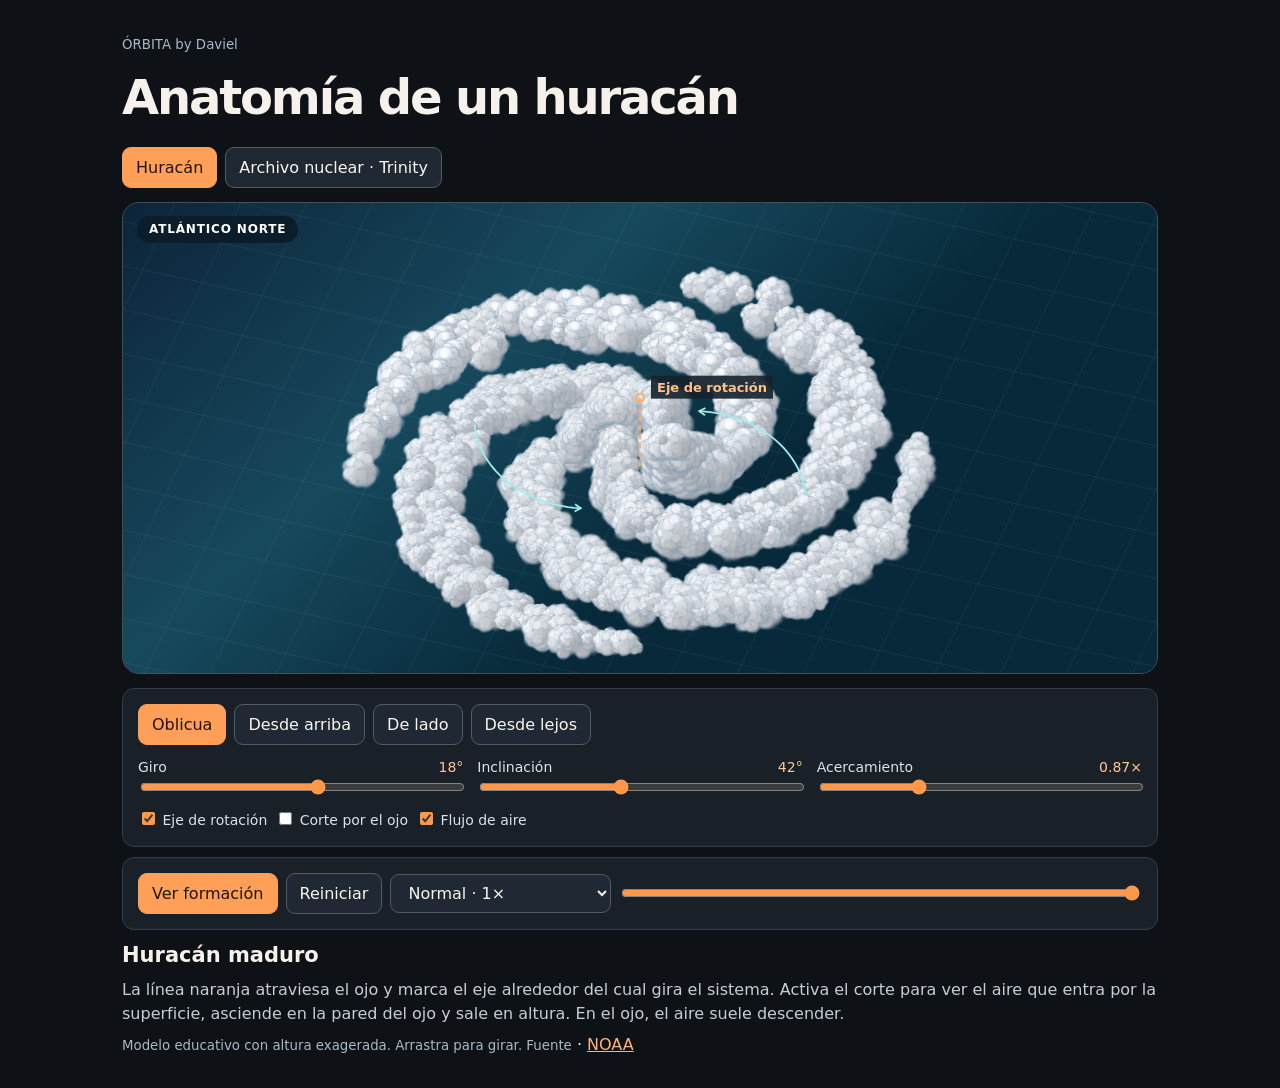
==== atmosfera.html @ 31b27912 "Publicar visor atmosférico 3D con eje, corte y cámara libre" ====
<!doctype html><html lang="es"><meta charset="utf-8"><meta name="viewport" content="width=device-width, initial-scale=1"><title>Atmósfera en 3D · Órbita by Daviel</title>
<style>
*{box-sizing:border-box}body{margin:0;background:#0e1116;color:#f6f1eb;font:16px/1.45 system-ui,sans-serif}main{max-width:1100px;margin:auto;padding:clamp(12px,3vw,32px)}button,select,input{font:inherit;accent-color:#ff984a}button,select{background:#202833;color:#f9f6ef;border:1px solid #505c68;border-radius:9px;padding:8px 13px;cursor:pointer}button[aria-pressed=true],#play{background:#ff9f58;color:#1e140b;border-color:#ff9f58}button:focus-visible,input:focus-visible,select:focus-visible{outline:3px solid #6fd7ed}h1{font-size:clamp(26px,5vw,48px);font-weight:560;letter-spacing:-.045em;margin:8px 0 14px}p{margin:8px 0;color:#c5ced6}nav,.row{display:flex;gap:8px;align-items:center;flex-wrap:wrap}.scene{position:relative;overflow:hidden;border:1px solid #43505b;border-radius:17px;background:#0c2637;margin:14px 0}canvas{width:100%;height:clamp(280px,45vw,470px);display:block;touch-action:none;cursor:grab}.stamp{position:absolute;left:14px;top:13px;color:#fff;font:600 12px/1.25 system-ui;letter-spacing:.07em;border-radius:15px;background:#0b1a27d9;padding:6px 12px;pointer-events:none}.panel{padding:15px;background:#192028;border:1px solid #333e48;border-radius:12px;margin:10px 0}.sliders{display:grid;grid-template-columns:repeat(auto-fit,minmax(140px,1fr));gap:14px;margin-top:12px}label{font-size:14px;color:#dbe2e8}label input[type=range]{width:100%;display:block}h2{font-size:21px;margin:0}a{color:#ffb378}small{color:#a8bac6}#story{min-height:2.8em}#seek{flex:1;min-width:95px}.row+.row{margin-top:12px}output{float:right;color:#ffc698}
</style><main><small>ÓRBITA by Daviel</small><h1 id="title"></h1><nav id="modes"></nav><div class="scene"><canvas id="view" role="img"></canvas><span class="stamp" id="stamp"></span></div><div class="panel"><div class="row" id="presets"></div><div class="sliders" id="ranges"></div><div class="row" style="margin-top:12px" id="layers"></div></div><div class="panel"><div class="row"><button id="play"></button><button id="reset"></button><select id="speed"></select><input id="seek" type="range" min="0" max="1000" value="1000"></div></div><h2 id="stage"></h2><p id="story"></p><small id="note"></small> · <a id="source" target="_blank" rel="noopener"></a></main>
<script>
'use strict';
const en=new URLSearchParams(location.search).get('lang')==='en',t=(a,b)=>en?b:a,$=s=>document.querySelector(s);
document.documentElement.lang=en?'en':'es';
const canvas=$('#view'),ctx=canvas.getContext('2d'),tau=Math.PI*2,rad=Math.PI/180,clamp=(v,a,b)=>Math.max(a,Math.min(b,v)),mix=(a,b,f)=>a+(b-a)*f;
let seed=4141;function rand(){seed=(Math.imul(1664525,seed)+1013904223)>>>0;return seed/4294967296}
const clouds=[],smoke=[],textures=[];
for(let j=0;j<8;j++){let c=document.createElement('canvas');c.width=c.height=96;let g=c.getContext('2d');
for(let k=0;k<86;k++){let a=rand()*tau,r=Math.sqrt(rand())*28,x=48+r*Math.cos(a),y=48+r*Math.sin(a),s=8+rand()*10,lit=clamp(.72-(x+y-85)/135+rand()*.22,0,1),v=Math.round(110+140*lit);let grad=g.createRadialGradient(x-s*.18,y-s*.3,0,x,y,s);grad.addColorStop(0,'rgba('+v+','+(v+2)+','+Math.min(255,v+7)+',.79)');grad.addColorStop(.60,'rgba('+v+','+(v+2)+','+Math.min(255,v+7)+',.55)');grad.addColorStop(1,'rgba(116,143,165,0)');g.fillStyle=grad;g.fillRect(x-s,y-s,s*2,s*2)}textures.push(c)}
for(let i=0;i<2100;i++){let u=rand(),r=u<.32?13+rand()*27:27+Math.pow(rand(),.76)*134,a=i%4*tau/4-r*.025+(rand()-.5)*(.28+r*.004),n=rand();
clouds.push({r,a,h:(4+23*Math.exp(-Math.pow((r-22)/13,2))+8*(1-r/170))*n+2,s:4+rand()*9,tex:i%8,ox:Math.cos(i%9*2.4)*86+(rand()-.5)*43,oy:Math.sin(i%9*2.4)*75+(rand()-.5)*44,n})}
for(let i=0;i<950;i++){let a=rand()*tau,b=rand()*tau,n=rand();smoke.push({a,b,n,r:Math.sqrt(rand()),s:3+rand()*6,tex:i%8})}
let mode=0,p=1,playing=false,last=0,yaw=18,tilt=42,zoom=.87,axis=true,cut=false,air=true,frame=0;
const titles=[t('Anatomía de un huracán','Anatomy of a hurricane'),t('La nube de Trinity','The Trinity cloud')];
const stages=[
[t('Tormentas dispersas','Scattered thunderstorms'),t('El océano cálido aporta vapor de agua. El aire húmedo asciende, se enfría y forma nubes. Solo algunas perturbaciones encuentran condiciones para organizarse.','A warm ocean supplies water vapor. Moist air rises, cools and forms clouds. Only some disturbances find the conditions to organize.')],
[t('Depresión tropical','Tropical depression'),t('Los vientos cerca de la superficie empiezan a circular alrededor de un centro de baja presión. La línea señala el eje aproximado una vez que se establece el giro.','Near-surface winds begin to circle a low-pressure center. The line marks the approximate axis once that circulation forms.')],
[t('Tormenta tropical','Tropical storm'),t('La condensación libera calor dentro de las nubes. Si el viento cambia poco con la altura, las tormentas pueden mantenerse cerca del centro y agruparse en bandas curvas.','Condensation releases heat inside the clouds. When winds change little with height, storms can stay near the center and organize into curved bands.')],
[t('Huracán maduro','Mature hurricane'),t('La línea naranja atraviesa el ojo y marca el eje alrededor del cual gira el sistema. Activa el corte para ver el aire que entra por la superficie, asciende en la pared del ojo y sale en altura. En el ojo, el aire suele descender.','The orange line passes through the eye, marking the axis of rotation. Use the cutaway to see air flowing inward near the surface, rising in the eyewall and spreading outward aloft. Air generally sinks in the eye.')]];
const archive=[
[t('Luz inicial','Initial glow'),t('Trinity tuvo lugar el 16 de julio de 1945 en Nuevo México. Esta reconstrucción visual comienza con el resplandor sobre el desierto.','Trinity took place in New Mexico on July 16, 1945. This visual reconstruction starts with the glow over the desert.')],
[t('Columna ascendente','Rising column'),t('El gas caliente y menos denso asciende. El aire y el polvo arrastrados desde abajo hacen visible una columna bajo la nube.','Hot, less dense gas rises. Air and dust drawn up from below make a column visible beneath the cloud.')],
[t('Nube en expansión','Spreading cloud'),t('La parte superior se ensancha. Sus bordes se enrollan al mezclarse con el aire que la rodea. La forma y el color cambian mientras se enfría.','The top spreads outward. Its edges roll as they mix with surrounding air. The shape and color change as the cloud cools.')]];
function btn(parent,name,fun){let b=document.createElement('button');b.textContent=name;b.onclick=fun;parent.append(b);return b}
const modeBtns=[t('Huracán','Hurricane'),t('Archivo nuclear · Trinity','Nuclear archive · Trinity')].map((s,i)=>btn($('#modes'),s,()=>{mode=i;p=i?0:1;playing=false;cut=false;preset(0);update()}));
const angles=[[18,42,.87],[0,89,.86],[35,13,1.1],[65,39,.56]];
let presets=[t('Oblicua','Oblique'),t('Desde arriba','Overhead'),t('De lado','Side'),t('Desde lejos','Distant')].map((s,i)=>btn($('#presets'),s,()=>preset(i)));
function preset(i){[yaw,tilt,zoom]=angles[i];refresh()}
const sliders=[['yaw',t('Giro','Orbit'),-180,180,1],['tilt',t('Inclinación','Elevation'),6,89,1],['zoom',t('Acercamiento','Zoom'),.45,1.85,.01]].map(([id,label,min,max,step],i)=>{let l=document.createElement('label');l.textContent=label;let o=document.createElement('output'),s=document.createElement('input');s.type='range';Object.assign(s,{min,max,step,id});l.append(o,s);$('#ranges').append(l);s.oninput=()=>{let v=+s.value;if(i===0)yaw=v;if(i===1)tilt=v;if(i===2)zoom=v;refresh()};return [s,o]});
const checks=[t('Eje de rotación','Rotation axis'),t('Corte por el ojo','Eye cutaway'),t('Flujo de aire','Airflow')].map((s,i)=>{let l=document.createElement('label'),c=document.createElement('input');c.type='checkbox';l.append(c,' '+s);$('#layers').append(l);c.oninput=()=>{if(i===0)axis=c.checked;if(i===1){cut=c.checked;if(cut&&tilt>50)tilt=26}if(i===2)air=c.checked;refresh()};return c});
function refresh(){[yaw,tilt,zoom].forEach((v,i)=>{sliders[i][0].value=v;sliders[i][1].textContent=i===2?v.toFixed(2)+'×':Math.round(v)+'°'});presets.forEach((b,i)=>b.setAttribute('aria-pressed',angles[i].every((v,k)=>Math.abs(v-[yaw,tilt,zoom][k])<.01)));[axis,cut,air].forEach((v,i)=>checks[i].checked=v);queue()}
$('#reset').textContent=t('Reiniciar','Restart');$('#reset').onclick=()=>{p=0;playing=false;update()};
$('#speed').setAttribute('aria-label',t('Velocidad','Speed'));for(let [v,s] of [[1,'Normal'],[.25,t('Cámara lenta','Slow motion')]])$('#speed').add(new Option(s+' · '+v+'×',v));
$('#play').onclick=()=>{if(!playing&&p>=1)p=0;playing=!playing;last=0;update()};$('#seek').setAttribute('aria-label',t('Etapa de formación','Formation timeline'));$('#seek').oninput=e=>{playing=false;p=e.target.value/1000;update()};
function update(){let history=mode===1,st=history?archive[Math.min(2,Math.floor(p*3))]:stages[Math.min(3,Math.floor(p*4))];$('#title').textContent=titles[mode];$('#stamp').textContent=history?'TRINITY / 1945':t('ATLÁNTICO NORTE','NORTH ATLANTIC');canvas.setAttribute('aria-label',titles[mode]);$('#stage').textContent=st[0];$('#story').textContent=st[1];$('#layers').style.display=history?'none':'flex';$('#note').textContent=history?t('Reconstrucción artística sin escala física. Fuente histórica','Artistic reconstruction without physical scale. Historical source'):t('Modelo educativo con altura exagerada. Arrastra para girar. Fuente','Educational model with exaggerated height. Drag to orbit. Source');$('#source').textContent=history?'U.S. Department of Energy':'NOAA';$('#source').href=history?'https://www.energy.gov/lm/trinity-site-worlds-first-nuclear-explosion':'https://www.noaa.gov/jetstream/tropical/tropical-cyclone-introduction/tropical-cyclone-structure';modeBtns.forEach((b,i)=>b.setAttribute('aria-pressed',i===mode));$('#play').textContent=playing?t('Pausar','Pause'):p===1?t('Ver formación','Watch formation'):t('Reproducir','Play');$('#seek').value=p*1000;queue()}
let drag=null;canvas.onpointerdown=e=>{canvas.setPointerCapture(e.pointerId);drag=[e.clientX,e.clientY,yaw,tilt]};canvas.onpointermove=e=>{if(!drag)return;yaw=((drag[2]+(e.clientX-drag[0])*.55+540)%360)-180;tilt=clamp(drag[3]-(e.clientY-drag[1])*.35,6,89);refresh()};canvas.onpointerup=canvas.onpointercancel=()=>drag=null;
function queue(){if(!frame)frame=requestAnimationFrame(draw)}
function draw(now){frame=0;if(playing){if(last)p=Math.min(1,p+Math.min(100,now-last)/32000*+$('#speed').value);last=now;if(p===1)playing=false;update()}
const w=canvas.clientWidth,h=canvas.clientHeight,d=Math.min(devicePixelRatio||1,1.6);if(canvas.width!==Math.round(w*d)||canvas.height!==Math.round(h*d)){canvas.width=Math.round(w*d);canvas.height=Math.round(h*d)}ctx.setTransform(d,0,0,d,0,0);
const elev=tilt*rad,cy=Math.cos(yaw*rad),sy=Math.sin(yaw*rad),ct=Math.cos(elev),st=Math.sin(elev),scale=Math.min(w/355,h/235)*zoom,origin=h*(mode?.69:.56);
function proj(x,y,z){let side=x*cy-y*sy,depth=x*sy+y*cy;return [w/2+side*scale,origin+(depth*st-z*ct)*scale,depth*ct+z*st]}
let bg=ctx.createLinearGradient(0,0,w*.4,h);for(let [a,c] of (mode?[[0,'#172534'],[.55,'#70625d'],[1,'#95755b']]:[[0,'#0c2439'],[.55,'#17495d'],[1,'#072939']]))bg.addColorStop(a,c);ctx.fillStyle=bg;ctx.fillRect(0,0,w,h);
function path(points,color,width,dash=[]){ctx.beginPath();points.forEach(([x,y],i)=>i?ctx.lineTo(x,y):ctx.moveTo(x,y));ctx.strokeStyle=color;ctx.lineWidth=width;ctx.setLineDash(dash);ctx.stroke();ctx.setLineDash([])}
for(let i=-360;i<=360;i+=36){path([proj(i,-360,0),proj(i,360,0)],'rgba(200,225,230,.065)',1);path([proj(-360,i,0),proj(360,i,0)],'rgba(200,225,230,.065)',1)}
let sprites=[];if(!mode){let f=p*p*(3-2*p);for(let c of clouds){let a=c.a-p*2.2,r=c.r,x=mix(c.ox,r*Math.cos(a),f),y=mix(c.oy,r*Math.sin(a),f),z=c.h*(.45+.55*p);if(cut&&x*sy+y*cy>0)continue;let point=proj(x,y,z);sprites.push([point,c.s*(.67+.43*p)*scale,c.tex])}}
else{for(let c of smoke){let cap=c.tex<5,a=c.a+.22*p,r=cap?(18+39*p+8*Math.cos(c.b))*c.r:5+(8+7*p)*c.r*(1+.35*Math.sin(c.b));let z=cap?(.8+.25*Math.sin(c.b)*c.r)*105*p+5:c.n*95*p;let pt=proj(Math.cos(a)*r*Math.min(1,.15+p*4),Math.sin(a)*r*Math.min(1,.15+p*4),z);sprites.push([pt,c.s*(.5+p)*scale,c.tex])}}
sprites.sort((a,b)=>a[0][2]-b[0][2]);for(let [[x,y],s,k] of sprites)ctx.drawImage(textures[k],x-s,y-s,2*s,2*s);
if(mode&&p<.36){let [x,y]=proj(0,0,9+68*p),r=(11+32*p)*scale,g=ctx.createRadialGradient(x,y,0,x,y,r);g.addColorStop(0,'rgba(255,240,190,.93)');g.addColorStop(.5,'rgba(255,150,64,.55)');g.addColorStop(1,'rgba(255,105,23,0)');ctx.globalAlpha=Math.min(1,(.36-p)*6);ctx.fillStyle=g;ctx.fillRect(x-r,y-r,r*2,r*2);ctx.globalAlpha=1}
function arrow(points){path(points,'#a0eee9',1.8);let [x,y]=points.at(-1),[xx,yy]=points.at(-2),a=Math.atan2(y-yy,x-xx);path([[x-7*Math.cos(a-.55),y-7*Math.sin(a-.55)],[x,y],[x-7*Math.cos(a+.55),y-7*Math.sin(a+.55)]],'#a0eee9',1.8)}
if(!mode&&air&&p>.57){for(let side of [-1,1]){let section=cut||tilt<32,pts=section?[[95,1],[55,2],[25,4],[20,14],[25,26],[48,33],[79,34]]:Array.from({length:23},(_,i)=>{let a=i/22*1.2,r=100-i*2.1;return [r*Math.cos(a),r*Math.sin(a),5]});arrow(pts.map(q=>section?proj(side*q[0]*cy,-side*q[0]*sy,q[1]):proj(side*q[0],-side*q[1],q[2])))}
if(cut&&p>.78)arrow([proj(4,0,22),proj(4,0,5)])}
if(!mode&&axis&&p>.25){let base=proj(0,0,0),end=proj(0,0,53);path([base,end],'#ffac66',2,[5,4]);ctx.strokeStyle='#ffad68';ctx.beginPath();ctx.arc(end[0],end[1],4,0,tau);ctx.stroke();ctx.font='600 13px system-ui';let label=t('Eje de rotación','Rotation axis'),tw=ctx.measureText(label).width,tx=clamp(end[0]+11,4,w-tw-15),ty=clamp(end[1]-22,5,h-25);ctx.fillStyle='#15232de8';ctx.fillRect(tx,ty,tw+12,23);ctx.fillStyle='#ffc28a';ctx.fillText(label,tx+6,ty+16)}
}
new ResizeObserver(queue).observe(canvas);refresh();update();
</script></html>
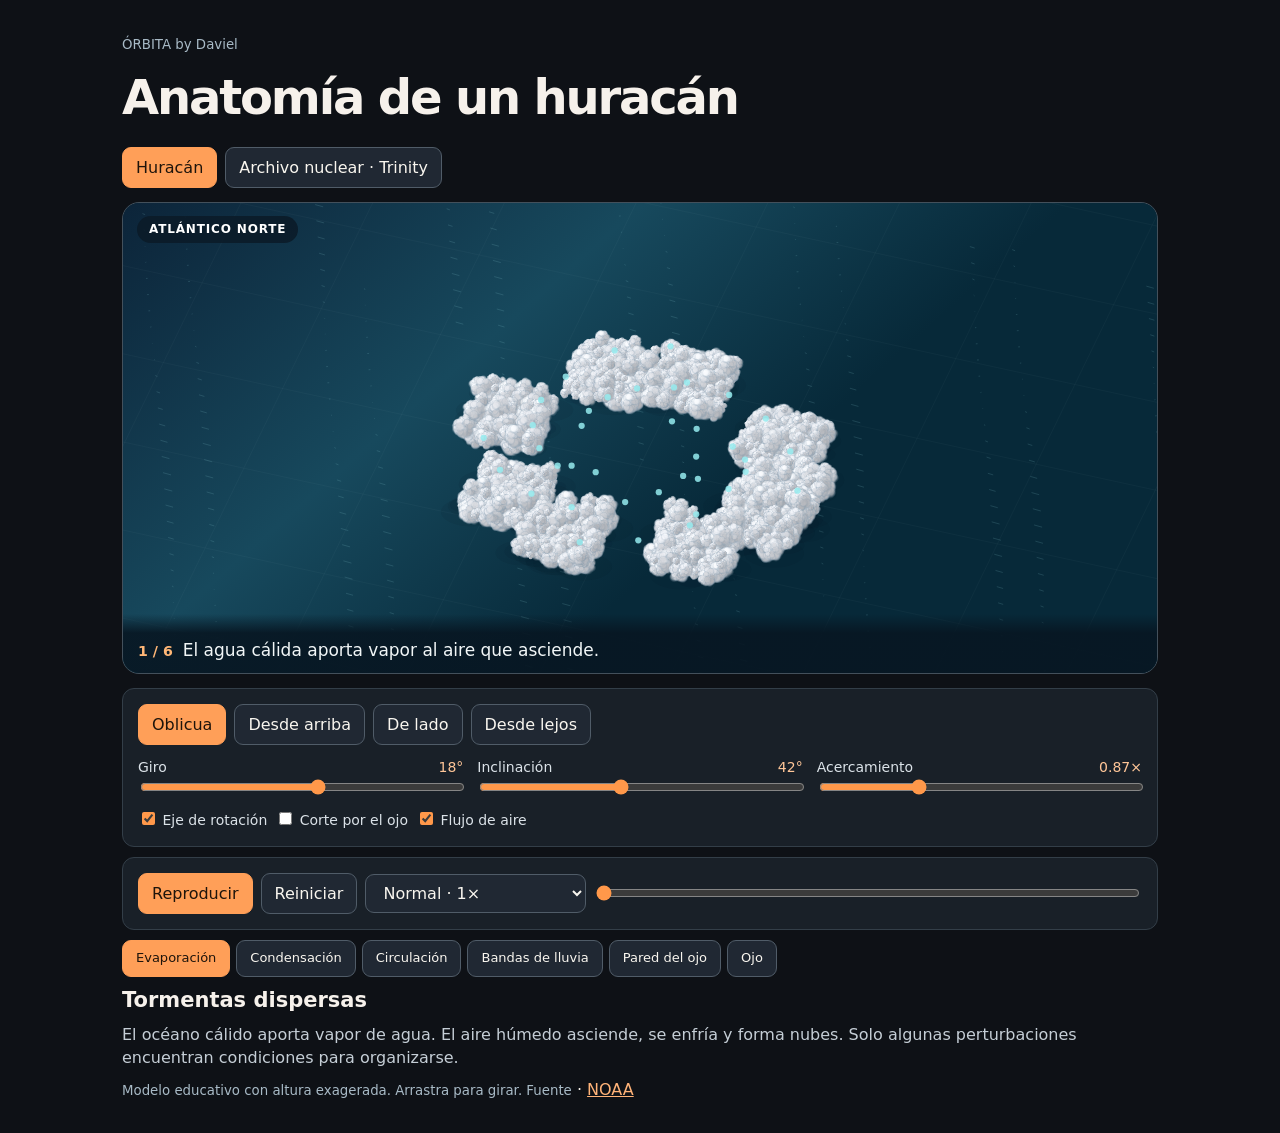
==== commit 8a7edd1c: "Explicar visualmente cada fase del huracán y de la nube de Trinity" ====
--- a/atmosfera.html
+++ b/atmosfera.html
@@ -1,7 +1,7 @@
 <!doctype html><html lang="es"><meta charset="utf-8"><meta name="viewport" content="width=device-width, initial-scale=1"><title>Atmósfera en 3D · Órbita by Daviel</title>
 <style>
 *{box-sizing:border-box}body{margin:0;background:#0e1116;color:#f6f1eb;font:16px/1.45 system-ui,sans-serif}main{max-width:1100px;margin:auto;padding:clamp(12px,3vw,32px)}button,select,input{font:inherit;accent-color:#ff984a}button,select{background:#202833;color:#f9f6ef;border:1px solid #505c68;border-radius:9px;padding:8px 13px;cursor:pointer}button[aria-pressed=true],#play{background:#ff9f58;color:#1e140b;border-color:#ff9f58}button:focus-visible,input:focus-visible,select:focus-visible{outline:3px solid #6fd7ed}h1{font-size:clamp(26px,5vw,48px);font-weight:560;letter-spacing:-.045em;margin:8px 0 14px}p{margin:8px 0;color:#c5ced6}nav,.row{display:flex;gap:8px;align-items:center;flex-wrap:wrap}.scene{position:relative;overflow:hidden;border:1px solid #43505b;border-radius:17px;background:#0c2637;margin:14px 0}canvas{width:100%;height:clamp(280px,45vw,470px);display:block;touch-action:none;cursor:grab}.stamp{position:absolute;left:14px;top:13px;color:#fff;font:600 12px/1.25 system-ui;letter-spacing:.07em;border-radius:15px;background:#0b1a27d9;padding:6px 12px;pointer-events:none}.panel{padding:15px;background:#192028;border:1px solid #333e48;border-radius:12px;margin:10px 0}.sliders{display:grid;grid-template-columns:repeat(auto-fit,minmax(140px,1fr));gap:14px;margin-top:12px}label{font-size:14px;color:#dbe2e8}label input[type=range]{width:100%;display:block}h2{font-size:21px;margin:0}a{color:#ffb378}small{color:#a8bac6}#story{min-height:2.8em}#seek{flex:1;min-width:95px}.row+.row{margin-top:12px}output{float:right;color:#ffc698}
-</style><main><small>ÓRBITA by Daviel</small><h1 id="title"></h1><nav id="modes"></nav><div class="scene"><canvas id="view" role="img"></canvas><span class="stamp" id="stamp"></span></div><div class="panel"><div class="row" id="presets"></div><div class="sliders" id="ranges"></div><div class="row" style="margin-top:12px" id="layers"></div></div><div class="panel"><div class="row"><button id="play"></button><button id="reset"></button><select id="speed"></select><input id="seek" type="range" min="0" max="1000" value="1000"></div></div><h2 id="stage"></h2><p id="story"></p><small id="note"></small> · <a id="source" target="_blank" rel="noopener"></a></main>
+.live-caption{position:absolute;inset:auto 0 0;background:linear-gradient(transparent,#071622e8 32%);padding:24px 15px 10px;color:#f1f6f7;pointer-events:none;font-size:clamp(13px,2vw,17px)}.live-caption small{color:#ffb777;font-weight:700;margin-right:10px}#chapters{display:flex;flex-wrap:wrap;gap:6px;margin:8px 0}#chapters button{font-size:13px}details{padding:12px 0;color:#c5ced6}summary{cursor:pointer;color:#ffc18c}</style><main><small>ÓRBITA by Daviel</small><h1 id="title"></h1><nav id="modes"></nav><div class="scene"><canvas id="view" role="img"></canvas><span class="stamp" id="stamp"></span><div class="live-caption" aria-live="polite"><small id="chapter"></small><span id="caption"></span></div></div><div class="panel"><div class="row" id="presets"></div><div class="sliders" id="ranges"></div><div class="row" style="margin-top:12px" id="layers"></div></div><div class="panel"><div class="row"><button id="play"></button><button id="reset"></button><select id="speed"></select><input id="seek" type="range" min="0" max="1000" value="1000"></div></div><div id="chapters"></div><details id="ny"><summary></summary><p></p><a href="https://www.nyc.gov/site/em/ready/be-ready-new-york.page" target="_blank" rel="noopener">NYC Emergency Management ↗</a></details><h2 id="stage"></h2><p id="story"></p><small id="note"></small> · <a id="source" target="_blank" rel="noopener"></a></main>
 <script>
 'use strict';
 const en=new URLSearchParams(location.search).get('lang')==='en',t=(a,b)=>en?b:a,$=s=>document.querySelector(s);
@@ -14,7 +14,7 @@
 for(let i=0;i<2100;i++){let u=rand(),r=u<.32?13+rand()*27:27+Math.pow(rand(),.76)*134,a=i%4*tau/4-r*.025+(rand()-.5)*(.28+r*.004),n=rand();
 clouds.push({r,a,h:(4+23*Math.exp(-Math.pow((r-22)/13,2))+8*(1-r/170))*n+2,s:4+rand()*9,tex:i%8,ox:Math.cos(i%9*2.4)*86+(rand()-.5)*43,oy:Math.sin(i%9*2.4)*75+(rand()-.5)*44,n})}
 for(let i=0;i<950;i++){let a=rand()*tau,b=rand()*tau,n=rand();smoke.push({a,b,n,r:Math.sqrt(rand()),s:3+rand()*6,tex:i%8})}
-let mode=0,p=1,playing=false,last=0,yaw=18,tilt=42,zoom=.87,axis=true,cut=false,air=true,frame=0;
+let mode=0,p=0,playing=false,last=0,yaw=18,tilt=42,zoom=.87,axis=true,cut=false,air=true,frame=0;
 const titles=[t('Anatomía de un huracán','Anatomy of a hurricane'),t('La nube de Trinity','The Trinity cloud')];
 const stages=[
 [t('Tormentas dispersas','Scattered thunderstorms'),t('El océano cálido aporta vapor de agua. El aire húmedo asciende, se enfría y forma nubes. Solo algunas perturbaciones encuentran condiciones para organizarse.','A warm ocean supplies water vapor. Moist air rises, cools and forms clouds. Only some disturbances find the conditions to organize.')],
@@ -26,7 +26,7 @@
 [t('Columna ascendente','Rising column'),t('El gas caliente y menos denso asciende. El aire y el polvo arrastrados desde abajo hacen visible una columna bajo la nube.','Hot, less dense gas rises. Air and dust drawn up from below make a column visible beneath the cloud.')],
 [t('Nube en expansión','Spreading cloud'),t('La parte superior se ensancha. Sus bordes se enrollan al mezclarse con el aire que la rodea. La forma y el color cambian mientras se enfría.','The top spreads outward. Its edges roll as they mix with surrounding air. The shape and color change as the cloud cools.')]];
 function btn(parent,name,fun){let b=document.createElement('button');b.textContent=name;b.onclick=fun;parent.append(b);return b}
-const modeBtns=[t('Huracán','Hurricane'),t('Archivo nuclear · Trinity','Nuclear archive · Trinity')].map((s,i)=>btn($('#modes'),s,()=>{mode=i;p=i?0:1;playing=false;cut=false;preset(0);update()}));
+const modeBtns=[t('Huracán','Hurricane'),t('Archivo nuclear · Trinity','Nuclear archive · Trinity')].map((s,i)=>btn($('#modes'),s,()=>{mode=i;p=0;playing=false;cut=false;preset(0);update()}));
 const angles=[[18,42,.87],[0,89,.86],[35,13,1.1],[65,39,.56]];
 let presets=[t('Oblicua','Oblique'),t('Desde arriba','Overhead'),t('De lado','Side'),t('Desde lejos','Distant')].map((s,i)=>btn($('#presets'),s,()=>preset(i)));
 function preset(i){[yaw,tilt,zoom]=angles[i];refresh()}
@@ -36,7 +36,15 @@
 $('#reset').textContent=t('Reiniciar','Restart');$('#reset').onclick=()=>{p=0;playing=false;update()};
 $('#speed').setAttribute('aria-label',t('Velocidad','Speed'));for(let [v,s] of [[1,'Normal'],[.25,t('Cámara lenta','Slow motion')]])$('#speed').add(new Option(s+' · '+v+'×',v));
 $('#play').onclick=()=>{if(!playing&&p>=1)p=0;playing=!playing;last=0;update()};$('#seek').setAttribute('aria-label',t('Etapa de formación','Formation timeline'));$('#seek').oninput=e=>{playing=false;p=e.target.value/1000;update()};
-function update(){let history=mode===1,st=history?archive[Math.min(2,Math.floor(p*3))]:stages[Math.min(3,Math.floor(p*4))];$('#title').textContent=titles[mode];$('#stamp').textContent=history?'TRINITY / 1945':t('ATLÁNTICO NORTE','NORTH ATLANTIC');canvas.setAttribute('aria-label',titles[mode]);$('#stage').textContent=st[0];$('#story').textContent=st[1];$('#layers').style.display=history?'none':'flex';$('#note').textContent=history?t('Reconstrucción artística sin escala física. Fuente histórica','Artistic reconstruction without physical scale. Historical source'):t('Modelo educativo con altura exagerada. Arrastra para girar. Fuente','Educational model with exaggerated height. Drag to orbit. Source');$('#source').textContent=history?'U.S. Department of Energy':'NOAA';$('#source').href=history?'https://www.energy.gov/lm/trinity-site-worlds-first-nuclear-explosion':'https://www.noaa.gov/jetstream/tropical/tropical-cyclone-introduction/tropical-cyclone-structure';modeBtns.forEach((b,i)=>b.setAttribute('aria-pressed',i===mode));$('#play').textContent=playing?t('Pausar','Pause'):p===1?t('Ver formación','Watch formation'):t('Reproducir','Play');$('#seek').value=p*1000;queue()}
+const lessons=[
+[[0,t('Evaporación','Evaporation'),t('El agua cálida aporta vapor al aire que asciende.','Warm water supplies vapor to the rising air.')],[.16,t('Condensación','Condensation'),t('Al subir, el aire se enfría. El vapor forma gotas y libera calor.','Rising air cools. Vapor condenses into droplets and releases heat.')],[.32,t('Circulación','Circulation'),t('Las tormentas se organizan alrededor de una baja presión compartida.','Storms organize around a common low-pressure center.')],[.51,t('Bandas de lluvia','Rainbands'),t('Las nubes se agrupan en bandas curvas que giran alrededor del centro.','Clouds organize into curved bands around the center.')],[.75,t('Pared del ojo','Eyewall'),t('El aire húmedo asciende con fuerza en el anillo que rodea el ojo.','Moist air rises vigorously in the ring surrounding the eye.')],[.90,t('Ojo','Eye'),t('Dentro del anillo, el aire suele descender y quedan menos nubes.','Inside the ring, air generally sinks and fewer clouds remain.')]],
+[[0,t('Resplandor','Glow'),t('El gas extremadamente caliente emite luz. La escena atenúa el brillo.','Extremely hot gas emits light. The scene shows a subdued glow.')],[.33,t('Ascenso','Ascent'),t('La masa de gas caliente asciende y arrastra aire y polvo hacia la columna.','The hot gas rises, drawing air and dust into the column.')],[.67,t('Expansión','Spreading'),t('La parte superior se ensancha y se mezcla con el aire circundante.','The top spreads outward and mixes with surrounding air.')]]];
+let lessonMode=-1,activeLesson=-1;
+function explain(){let items=lessons[mode];if(lessonMode!==mode){lessonMode=mode;activeLesson=-1;$('#chapters').replaceChildren();items.forEach(([at,title])=>btn($('#chapters'),title,()=>{p=at;playing=false;update()}));$('#ny').hidden=!mode}
+let n=items.reduce((best,item,i)=>p>=item[0]?i:best,0);if(n===activeLesson)return;activeLesson=n;$('#chapter').textContent=(n+1)+' / '+items.length;$('#caption').textContent=items[n][2];Array.from($('#chapters').children).forEach((b,i)=>b.setAttribute('aria-pressed',i===n))}
+$('#ny summary').textContent=t('Nueva York · Efectos generales y protección','New York · General effects and protection');
+$('#ny p').textContent=t('La onda de presión puede romper ventanas y dañar estructuras. El calor puede provocar incendios. Después, las partículas radiactivas pueden depositarse fuera. Si hay una alerta en Nueva York, entra en un edificio, aléjate de las ventanas y sigue las instrucciones oficiales.','A pressure wave can break windows and damage structures. Heat can start fires. Radioactive particles can settle outdoors afterward. During an alert in New York, get inside a building, move away from windows and follow official instructions.');
+function update(){explain();let history=mode===1,st=history?archive[Math.min(2,Math.floor(p*3))]:stages[Math.min(3,Math.floor(p*4))];$('#title').textContent=titles[mode];$('#stamp').textContent=history?'TRINITY / 1945':t('ATLÁNTICO NORTE','NORTH ATLANTIC');canvas.setAttribute('aria-label',titles[mode]);$('#stage').textContent=st[0];$('#story').textContent=st[1];$('#layers').style.display=history?'none':'flex';$('#note').textContent=history?t('Reconstrucción artística sin escala física. Fuente histórica','Artistic reconstruction without physical scale. Historical source'):t('Modelo educativo con altura exagerada. Arrastra para girar. Fuente','Educational model with exaggerated height. Drag to orbit. Source');$('#source').textContent=history?'U.S. Department of Energy':'NOAA';$('#source').href=history?'https://www.energy.gov/lm/trinity-site-worlds-first-nuclear-explosion':'https://www.noaa.gov/jetstream/tropical/tropical-cyclone-introduction/tropical-cyclone-structure';modeBtns.forEach((b,i)=>b.setAttribute('aria-pressed',i===mode));$('#play').textContent=playing?t('Pausar','Pause'):p===1?t('Ver formación','Watch formation'):t('Reproducir','Play');$('#seek').value=p*1000;queue()}
 let drag=null;canvas.onpointerdown=e=>{canvas.setPointerCapture(e.pointerId);drag=[e.clientX,e.clientY,yaw,tilt]};canvas.onpointermove=e=>{if(!drag)return;yaw=((drag[2]+(e.clientX-drag[0])*.55+540)%360)-180;tilt=clamp(drag[3]-(e.clientY-drag[1])*.35,6,89);refresh()};canvas.onpointerup=canvas.onpointercancel=()=>drag=null;
 function queue(){if(!frame)frame=requestAnimationFrame(draw)}
 function draw(now){frame=0;if(playing){if(last)p=Math.min(1,p+Math.min(100,now-last)/32000*+$('#speed').value);last=now;if(p===1)playing=false;update()}
@@ -45,14 +53,23 @@
 function proj(x,y,z){let side=x*cy-y*sy,depth=x*sy+y*cy;return [w/2+side*scale,origin+(depth*st-z*ct)*scale,depth*ct+z*st]}
 let bg=ctx.createLinearGradient(0,0,w*.4,h);for(let [a,c] of (mode?[[0,'#172534'],[.55,'#70625d'],[1,'#95755b']]:[[0,'#0c2439'],[.55,'#17495d'],[1,'#072939']]))bg.addColorStop(a,c);ctx.fillStyle=bg;ctx.fillRect(0,0,w,h);
 function path(points,color,width,dash=[]){ctx.beginPath();points.forEach(([x,y],i)=>i?ctx.lineTo(x,y):ctx.moveTo(x,y));ctx.strokeStyle=color;ctx.lineWidth=width;ctx.setLineDash(dash);ctx.stroke();ctx.setLineDash([])}
-for(let i=-360;i<=360;i+=36){path([proj(i,-360,0),proj(i,360,0)],'rgba(200,225,230,.065)',1);path([proj(-360,i,0),proj(360,i,0)],'rgba(200,225,230,.065)',1)}
-let sprites=[];if(!mode){let f=p*p*(3-2*p);for(let c of clouds){let a=c.a-p*2.2,r=c.r,x=mix(c.ox,r*Math.cos(a),f),y=mix(c.oy,r*Math.sin(a),f),z=c.h*(.45+.55*p);if(cut&&x*sy+y*cy>0)continue;let point=proj(x,y,z);sprites.push([point,c.s*(.67+.43*p)*scale,c.tex])}}
+for(let i=-360;i<=360;i+=72){path([proj(i,-360,0),proj(i,360,0)],'rgba(200,225,230,.035)',1);path([proj(-360,i,0),proj(360,i,0)],'rgba(200,225,230,.035)',1)}
+// Fine surface streaks give the moving cloud shadows a fixed visual reference.
+for(let i=0;i<570;i++){let x=((i*137)%827)-413,y=((i*79)%487)-243;path([proj(x,y,0),proj(x+2+3*Math.sin(i),y+.4,0)],mode?'rgba(237,196,150,.12)':'rgba(147,214,222,.16)',1)}
+let sprites=[];if(!mode){let f=p*p*(3-2*p);for(let c of clouds){let a=c.a-p*2.2,r=c.r,x=mix(c.ox,r*Math.cos(a),f),y=mix(c.oy,r*Math.sin(a),f),z=c.h*(.45+.55*p);if(cut&&x*sy+y*cy>0)continue;if(c.tex===0){let shadow=proj(x+z*.33,y+z*.2,0);ctx.fillStyle='rgba(1,18,35,.075)';ctx.beginPath();ctx.ellipse(shadow[0],shadow[1],c.s*scale*1.4,Math.max(.6,c.s*scale*st),0,0,tau);ctx.fill()}let point=proj(x,y,z);sprites.push([point,c.s*(.67+.43*p)*scale,c.tex])}}
 else{for(let c of smoke){let cap=c.tex<5,a=c.a+.22*p,r=cap?(18+39*p+8*Math.cos(c.b))*c.r:5+(8+7*p)*c.r*(1+.35*Math.sin(c.b));let z=cap?(.8+.25*Math.sin(c.b)*c.r)*105*p+5:c.n*95*p;let pt=proj(Math.cos(a)*r*Math.min(1,.15+p*4),Math.sin(a)*r*Math.min(1,.15+p*4),z);sprites.push([pt,c.s*(.5+p)*scale,c.tex])}}
 sprites.sort((a,b)=>a[0][2]-b[0][2]);for(let [[x,y],s,k] of sprites)ctx.drawImage(textures[k],x-s,y-s,2*s,2*s);
 if(mode&&p<.36){let [x,y]=proj(0,0,9+68*p),r=(11+32*p)*scale,g=ctx.createRadialGradient(x,y,0,x,y,r);g.addColorStop(0,'rgba(255,240,190,.93)');g.addColorStop(.5,'rgba(255,150,64,.55)');g.addColorStop(1,'rgba(255,105,23,0)');ctx.globalAlpha=Math.min(1,(.36-p)*6);ctx.fillStyle=g;ctx.fillRect(x-r,y-r,r*2,r*2);ctx.globalAlpha=1}
 function arrow(points){path(points,'#a0eee9',1.8);let [x,y]=points.at(-1),[xx,yy]=points.at(-2),a=Math.atan2(y-yy,x-xx);path([[x-7*Math.cos(a-.55),y-7*Math.sin(a-.55)],[x,y],[x-7*Math.cos(a+.55),y-7*Math.sin(a+.55)]],'#a0eee9',1.8)}
 if(!mode&&air&&p>.57){for(let side of [-1,1]){let section=cut||tilt<32,pts=section?[[95,1],[55,2],[25,4],[20,14],[25,26],[48,33],[79,34]]:Array.from({length:23},(_,i)=>{let a=i/22*1.2,r=100-i*2.1;return [r*Math.cos(a),r*Math.sin(a),5]});arrow(pts.map(q=>section?proj(side*q[0]*cy,-side*q[0]*sy,q[1]):proj(side*q[0],-side*q[1],q[2])))}
 if(cut&&p>.78)arrow([proj(4,0,22),proj(4,0,5)])}
+// Tracers follow the process described in the current caption, including when scrubbing.
+function tracer(x,y,z,color){let [xx,yy]=proj(x,y,z);ctx.beginPath();ctx.arc(xx,yy,Math.max(1.6,scale*1.8),0,tau);ctx.fillStyle=color;ctx.fill()}
+if(!mode&&air){for(let i=0;i<38;i++){let q=(p*14+i*.618)%1,a=i*2.4-p*4,r,z;
+if(p<.32){r=35+(i*17)%65;z=q*32;tracer(r*Math.cos(a),r*Math.sin(a),z,'rgba(149,235,239,.85)')}
+else if(p<.75){r=110-q*77;a-=q*1.4;tracer(r*Math.cos(a),r*Math.sin(a),3+q*5,'#9ae5dc')}
+else{r=i%4===0?4:20+4*q;z=i%4===0?(1-q)*24:q*31;let x=r*Math.cos(a),y=r*Math.sin(a);if(!cut||x*sy+y*cy<=0)tracer(x,y,z,'#97ede3')}}}
+if(mode&&p>.18){for(let i=0;i<55;i++){let q=(i*.618+p*6)%1,a=i*2.4,r=(3+7*q)*Math.sin(q*Math.PI);tracer(r*Math.cos(a),r*Math.sin(a),q*87*p,'rgba(228,192,151,.56)')}}
 if(!mode&&axis&&p>.25){let base=proj(0,0,0),end=proj(0,0,53);path([base,end],'#ffac66',2,[5,4]);ctx.strokeStyle='#ffad68';ctx.beginPath();ctx.arc(end[0],end[1],4,0,tau);ctx.stroke();ctx.font='600 13px system-ui';let label=t('Eje de rotación','Rotation axis'),tw=ctx.measureText(label).width,tx=clamp(end[0]+11,4,w-tw-15),ty=clamp(end[1]-22,5,h-25);ctx.fillStyle='#15232de8';ctx.fillRect(tx,ty,tw+12,23);ctx.fillStyle='#ffc28a';ctx.fillText(label,tx+6,ty+16)}
 }
 new ResizeObserver(queue).observe(canvas);refresh();update();
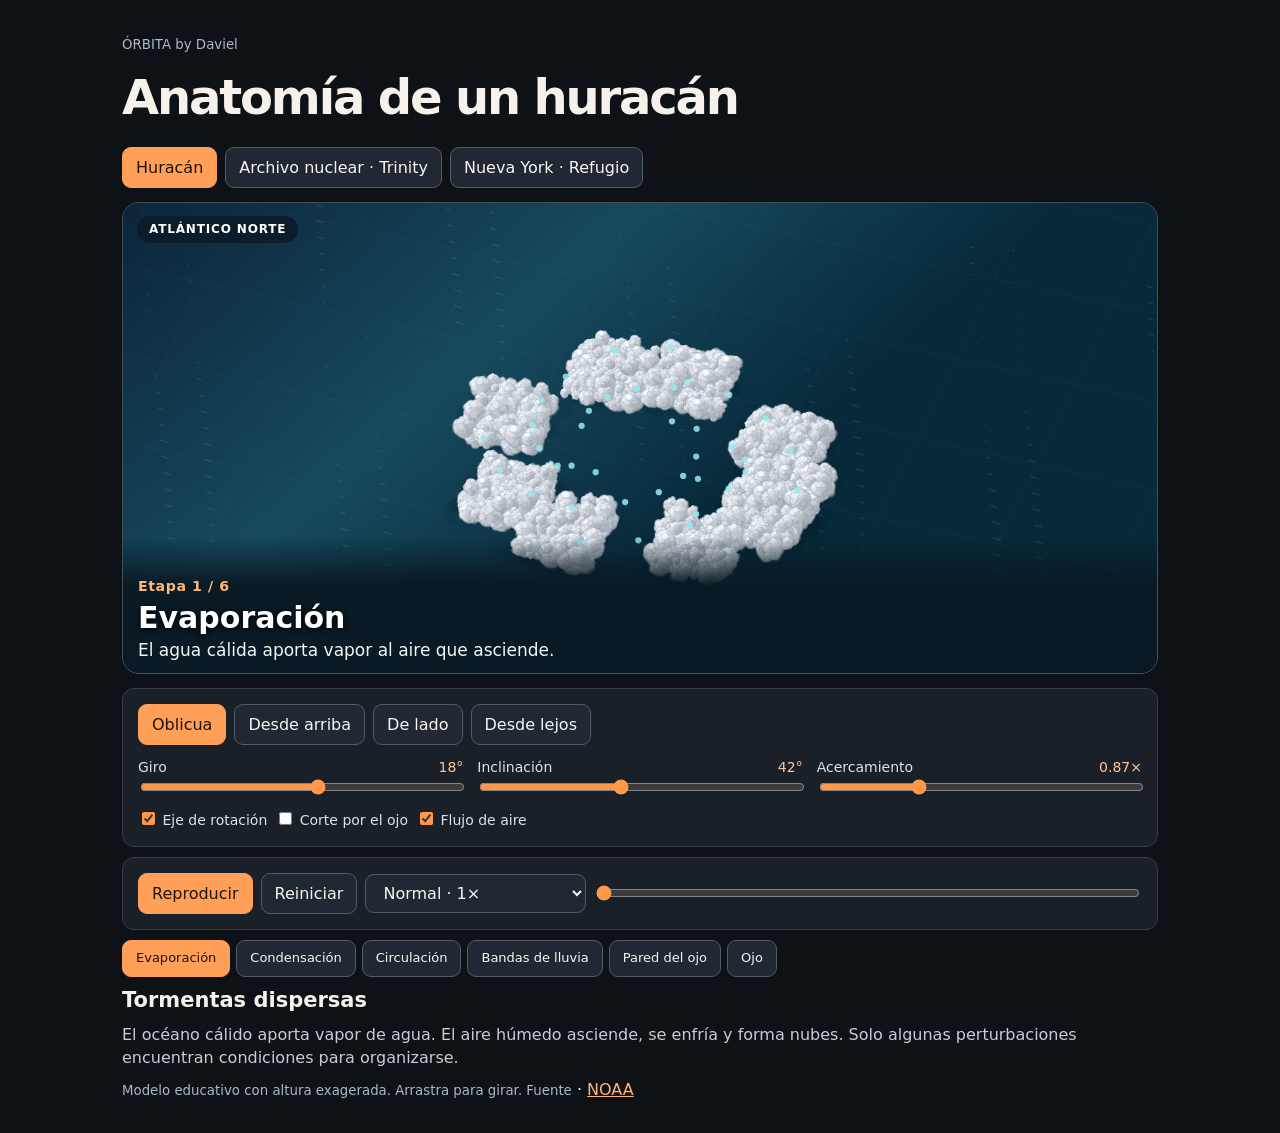
==== commit 14caf8f6: "Identificar cada etapa sobre el huracán y añadir el recorrido al refugio" ====
--- a/atmosfera.html
+++ b/atmosfera.html
@@ -1,7 +1,7 @@
 <!doctype html><html lang="es"><meta charset="utf-8"><meta name="viewport" content="width=device-width, initial-scale=1"><title>Atmósfera en 3D · Órbita by Daviel</title>
 <style>
 *{box-sizing:border-box}body{margin:0;background:#0e1116;color:#f6f1eb;font:16px/1.45 system-ui,sans-serif}main{max-width:1100px;margin:auto;padding:clamp(12px,3vw,32px)}button,select,input{font:inherit;accent-color:#ff984a}button,select{background:#202833;color:#f9f6ef;border:1px solid #505c68;border-radius:9px;padding:8px 13px;cursor:pointer}button[aria-pressed=true],#play{background:#ff9f58;color:#1e140b;border-color:#ff9f58}button:focus-visible,input:focus-visible,select:focus-visible{outline:3px solid #6fd7ed}h1{font-size:clamp(26px,5vw,48px);font-weight:560;letter-spacing:-.045em;margin:8px 0 14px}p{margin:8px 0;color:#c5ced6}nav,.row{display:flex;gap:8px;align-items:center;flex-wrap:wrap}.scene{position:relative;overflow:hidden;border:1px solid #43505b;border-radius:17px;background:#0c2637;margin:14px 0}canvas{width:100%;height:clamp(280px,45vw,470px);display:block;touch-action:none;cursor:grab}.stamp{position:absolute;left:14px;top:13px;color:#fff;font:600 12px/1.25 system-ui;letter-spacing:.07em;border-radius:15px;background:#0b1a27d9;padding:6px 12px;pointer-events:none}.panel{padding:15px;background:#192028;border:1px solid #333e48;border-radius:12px;margin:10px 0}.sliders{display:grid;grid-template-columns:repeat(auto-fit,minmax(140px,1fr));gap:14px;margin-top:12px}label{font-size:14px;color:#dbe2e8}label input[type=range]{width:100%;display:block}h2{font-size:21px;margin:0}a{color:#ffb378}small{color:#a8bac6}#story{min-height:2.8em}#seek{flex:1;min-width:95px}.row+.row{margin-top:12px}output{float:right;color:#ffc698}
-.live-caption{position:absolute;inset:auto 0 0;background:linear-gradient(transparent,#071622e8 32%);padding:24px 15px 10px;color:#f1f6f7;pointer-events:none;font-size:clamp(13px,2vw,17px)}.live-caption small{color:#ffb777;font-weight:700;margin-right:10px}#chapters{display:flex;flex-wrap:wrap;gap:6px;margin:8px 0}#chapters button{font-size:13px}details{padding:12px 0;color:#c5ced6}summary{cursor:pointer;color:#ffc18c}</style><main><small>ÓRBITA by Daviel</small><h1 id="title"></h1><nav id="modes"></nav><div class="scene"><canvas id="view" role="img"></canvas><span class="stamp" id="stamp"></span><div class="live-caption" aria-live="polite"><small id="chapter"></small><span id="caption"></span></div></div><div class="panel"><div class="row" id="presets"></div><div class="sliders" id="ranges"></div><div class="row" style="margin-top:12px" id="layers"></div></div><div class="panel"><div class="row"><button id="play"></button><button id="reset"></button><select id="speed"></select><input id="seek" type="range" min="0" max="1000" value="1000"></div></div><div id="chapters"></div><details id="ny"><summary></summary><p></p><a href="https://www.nyc.gov/site/em/ready/be-ready-new-york.page" target="_blank" rel="noopener">NYC Emergency Management ↗</a></details><h2 id="stage"></h2><p id="story"></p><small id="note"></small> · <a id="source" target="_blank" rel="noopener"></a></main>
+.live-caption{position:absolute;inset:auto 0 0;background:linear-gradient(transparent,#071622e8 32%);padding:24px 15px 10px;color:#f1f6f7;pointer-events:none;font-size:clamp(13px,2vw,17px)}.live-caption small{color:#ffb777;font-weight:700;margin-right:10px}#chapters{display:flex;flex-wrap:wrap;gap:6px;margin:8px 0}#chapters button{font-size:13px}details{padding:12px 0;color:#c5ced6}summary{cursor:pointer;color:#ffc18c}#phaseName{display:block;font-size:clamp(20px,3vw,30px);line-height:1.16;color:#fff;margin:3px 0;text-shadow:0 1px 6px #000}.live-caption{background:linear-gradient(transparent,#091923f5 35%);padding-top:36px}#chapter{letter-spacing:.04em}</style><main><small>ÓRBITA by Daviel</small><h1 id="title"></h1><nav id="modes"></nav><div class="scene"><canvas id="view" role="img"></canvas><span class="stamp" id="stamp"></span><div class="live-caption" aria-live="polite"><small id="chapter"></small><strong id="phaseName"></strong><span id="caption"></span></div></div><div class="panel"><div class="row" id="presets"></div><div class="sliders" id="ranges"></div><div class="row" style="margin-top:12px" id="layers"></div></div><div class="panel"><div class="row"><button id="play"></button><button id="reset"></button><select id="speed"></select><input id="seek" type="range" min="0" max="1000" value="1000"></div></div><div id="chapters"></div><details id="ny"><summary></summary><p></p><a href="https://www.nyc.gov/site/em/ready/be-ready-new-york.page" target="_blank" rel="noopener">NYC Emergency Management ↗</a></details><h2 id="stage"></h2><p id="story"></p><small id="note"></small> · <a id="source" target="_blank" rel="noopener"></a></main>
 <script>
 'use strict';
 const en=new URLSearchParams(location.search).get('lang')==='en',t=(a,b)=>en?b:a,$=s=>document.querySelector(s);
@@ -15,7 +15,7 @@
 clouds.push({r,a,h:(4+23*Math.exp(-Math.pow((r-22)/13,2))+8*(1-r/170))*n+2,s:4+rand()*9,tex:i%8,ox:Math.cos(i%9*2.4)*86+(rand()-.5)*43,oy:Math.sin(i%9*2.4)*75+(rand()-.5)*44,n})}
 for(let i=0;i<950;i++){let a=rand()*tau,b=rand()*tau,n=rand();smoke.push({a,b,n,r:Math.sqrt(rand()),s:3+rand()*6,tex:i%8})}
 let mode=0,p=0,playing=false,last=0,yaw=18,tilt=42,zoom=.87,axis=true,cut=false,air=true,frame=0;
-const titles=[t('Anatomía de un huracán','Anatomy of a hurricane'),t('La nube de Trinity','The Trinity cloud')];
+const titles=[t('Anatomía de un huracán','Anatomy of a hurricane'),t('La nube de Trinity','The Trinity cloud'),t('Nueva York · Camino al refugio','New York · Finding shelter')];
 const stages=[
 [t('Tormentas dispersas','Scattered thunderstorms'),t('El océano cálido aporta vapor de agua. El aire húmedo asciende, se enfría y forma nubes. Solo algunas perturbaciones encuentran condiciones para organizarse.','A warm ocean supplies water vapor. Moist air rises, cools and forms clouds. Only some disturbances find the conditions to organize.')],
 [t('Depresión tropical','Tropical depression'),t('Los vientos cerca de la superficie empiezan a circular alrededor de un centro de baja presión. La línea señala el eje aproximado una vez que se establece el giro.','Near-surface winds begin to circle a low-pressure center. The line marks the approximate axis once that circulation forms.')],
@@ -26,7 +26,7 @@
 [t('Columna ascendente','Rising column'),t('El gas caliente y menos denso asciende. El aire y el polvo arrastrados desde abajo hacen visible una columna bajo la nube.','Hot, less dense gas rises. Air and dust drawn up from below make a column visible beneath the cloud.')],
 [t('Nube en expansión','Spreading cloud'),t('La parte superior se ensancha. Sus bordes se enrollan al mezclarse con el aire que la rodea. La forma y el color cambian mientras se enfría.','The top spreads outward. Its edges roll as they mix with surrounding air. The shape and color change as the cloud cools.')]];
 function btn(parent,name,fun){let b=document.createElement('button');b.textContent=name;b.onclick=fun;parent.append(b);return b}
-const modeBtns=[t('Huracán','Hurricane'),t('Archivo nuclear · Trinity','Nuclear archive · Trinity')].map((s,i)=>btn($('#modes'),s,()=>{mode=i;p=0;playing=false;cut=false;preset(0);update()}));
+const modeBtns=[t('Huracán','Hurricane'),t('Archivo nuclear · Trinity','Nuclear archive · Trinity'),t('Nueva York · Refugio','New York · Shelter')].map((s,i)=>btn($('#modes'),s,()=>{mode=i;p=0;playing=false;cut=false;preset(0);update()}));
 const angles=[[18,42,.87],[0,89,.86],[35,13,1.1],[65,39,.56]];
 let presets=[t('Oblicua','Oblique'),t('Desde arriba','Overhead'),t('De lado','Side'),t('Desde lejos','Distant')].map((s,i)=>btn($('#presets'),s,()=>preset(i)));
 function preset(i){[yaw,tilt,zoom]=angles[i];refresh()}
@@ -39,18 +39,20 @@
 const lessons=[
 [[0,t('Evaporación','Evaporation'),t('El agua cálida aporta vapor al aire que asciende.','Warm water supplies vapor to the rising air.')],[.16,t('Condensación','Condensation'),t('Al subir, el aire se enfría. El vapor forma gotas y libera calor.','Rising air cools. Vapor condenses into droplets and releases heat.')],[.32,t('Circulación','Circulation'),t('Las tormentas se organizan alrededor de una baja presión compartida.','Storms organize around a common low-pressure center.')],[.51,t('Bandas de lluvia','Rainbands'),t('Las nubes se agrupan en bandas curvas que giran alrededor del centro.','Clouds organize into curved bands around the center.')],[.75,t('Pared del ojo','Eyewall'),t('El aire húmedo asciende con fuerza en el anillo que rodea el ojo.','Moist air rises vigorously in the ring surrounding the eye.')],[.90,t('Ojo','Eye'),t('Dentro del anillo, el aire suele descender y quedan menos nubes.','Inside the ring, air generally sinks and fewer clouds remain.')]],
 [[0,t('Resplandor','Glow'),t('El gas extremadamente caliente emite luz. La escena atenúa el brillo.','Extremely hot gas emits light. The scene shows a subdued glow.')],[.33,t('Ascenso','Ascent'),t('La masa de gas caliente asciende y arrastra aire y polvo hacia la columna.','The hot gas rises, drawing air and dust into the column.')],[.67,t('Expansión','Spreading'),t('La parte superior se ensancha y se mezcla con el aire circundante.','The top spreads outward and mixes with surrounding air.')]]];
+lessons.push([[0,t('Recibir la alerta','Receive the alert'),t('La persona en naranja está en la calle cuando llega el aviso. Sigue su recorrido.','The person in orange is outdoors when the alert arrives. Follow their route.')],[.22,t('Entrar en un edificio','Get inside'),t('La persona entra al edificio cercano. Los puntos violetas representan material radiactivo en el exterior.','The person enters the nearby building. Violet dots represent radioactive material outside.')],[.62,t('Buscar el interior','Move farther inside'),t('Dentro, se aleja de las ventanas y busca el centro del edificio.','Inside, they move away from windows toward the center of the building.')],[.85,t('Seguir los avisos','Follow official updates'),t('Permanece bajo techo y consulta los avisos oficiales antes de salir.','Stay indoors and follow official updates before going outside.')]]);
 let lessonMode=-1,activeLesson=-1;
 function explain(){let items=lessons[mode];if(lessonMode!==mode){lessonMode=mode;activeLesson=-1;$('#chapters').replaceChildren();items.forEach(([at,title])=>btn($('#chapters'),title,()=>{p=at;playing=false;update()}));$('#ny').hidden=!mode}
-let n=items.reduce((best,item,i)=>p>=item[0]?i:best,0);if(n===activeLesson)return;activeLesson=n;$('#chapter').textContent=(n+1)+' / '+items.length;$('#caption').textContent=items[n][2];Array.from($('#chapters').children).forEach((b,i)=>b.setAttribute('aria-pressed',i===n))}
+let n=items.reduce((best,item,i)=>p>=item[0]?i:best,0);if(n===activeLesson)return;activeLesson=n;$('#phaseName').textContent=items[n][1];$('#chapter').textContent=t('Etapa ','Stage ')+(n+1)+' / '+items.length;$('#caption').textContent=items[n][2];Array.from($('#chapters').children).forEach((b,i)=>b.setAttribute('aria-pressed',i===n))}
 $('#ny summary').textContent=t('Nueva York · Efectos generales y protección','New York · General effects and protection');
 $('#ny p').textContent=t('La onda de presión puede romper ventanas y dañar estructuras. El calor puede provocar incendios. Después, las partículas radiactivas pueden depositarse fuera. Si hay una alerta en Nueva York, entra en un edificio, aléjate de las ventanas y sigue las instrucciones oficiales.','A pressure wave can break windows and damage structures. Heat can start fires. Radioactive particles can settle outdoors afterward. During an alert in New York, get inside a building, move away from windows and follow official instructions.');
-function update(){explain();let history=mode===1,st=history?archive[Math.min(2,Math.floor(p*3))]:stages[Math.min(3,Math.floor(p*4))];$('#title').textContent=titles[mode];$('#stamp').textContent=history?'TRINITY / 1945':t('ATLÁNTICO NORTE','NORTH ATLANTIC');canvas.setAttribute('aria-label',titles[mode]);$('#stage').textContent=st[0];$('#story').textContent=st[1];$('#layers').style.display=history?'none':'flex';$('#note').textContent=history?t('Reconstrucción artística sin escala física. Fuente histórica','Artistic reconstruction without physical scale. Historical source'):t('Modelo educativo con altura exagerada. Arrastra para girar. Fuente','Educational model with exaggerated height. Drag to orbit. Source');$('#source').textContent=history?'U.S. Department of Energy':'NOAA';$('#source').href=history?'https://www.energy.gov/lm/trinity-site-worlds-first-nuclear-explosion':'https://www.noaa.gov/jetstream/tropical/tropical-cyclone-introduction/tropical-cyclone-structure';modeBtns.forEach((b,i)=>b.setAttribute('aria-pressed',i===mode));$('#play').textContent=playing?t('Pausar','Pause'):p===1?t('Ver formación','Watch formation'):t('Reproducir','Play');$('#seek').value=p*1000;queue()}
+function update(){explain();let history=mode===1,st=history?archive[Math.min(2,Math.floor(p*3))]:stages[Math.min(3,Math.floor(p*4))];$('#title').textContent=titles[mode];$('#stamp').textContent=history?'TRINITY / 1945':t('ATLÁNTICO NORTE','NORTH ATLANTIC');canvas.setAttribute('aria-label',titles[mode]);$('#stage').textContent=st[0];$('#story').textContent=st[1];$('#layers').style.display=history?'none':'flex';$('#note').textContent=history?t('Reconstrucción artística sin escala física. Fuente histórica','Artistic reconstruction without physical scale. Historical source'):t('Modelo educativo con altura exagerada. Arrastra para girar. Fuente','Educational model with exaggerated height. Drag to orbit. Source');$('#source').textContent=history?'U.S. Department of Energy':'NOAA';$('#source').href=history?'https://www.energy.gov/lm/trinity-site-worlds-first-nuclear-explosion':'https://www.noaa.gov/jetstream/tropical/tropical-cyclone-introduction/tropical-cyclone-structure';if(mode===2){const lesson=lessons[2][activeLesson];$('#stage').textContent=lesson[1];$('#story').textContent=t('Escena ilustrativa de una calle de Nueva York. El color señala material radiactivo invisible a simple vista. La densidad de puntos no mide una dosis.','Illustration of a New York street. Color marks radioactive material that cannot be seen with the naked eye. Dot density does not measure a dose.');$('#stamp').textContent='NEW YORK';$('#layers').style.display='none';$('#note').textContent=t('Guía de protección civil','Emergency preparedness guide');$('#source').textContent='NYC Emergency Management';$('#source').href='https://www.nyc.gov/site/em/ready/be-ready-new-york.page'}modeBtns.forEach((b,i)=>b.setAttribute('aria-pressed',i===mode));$('#play').textContent=playing?t('Pausar','Pause'):p===1?t('Ver formación','Watch formation'):t('Reproducir','Play');$('#seek').value=p*1000;queue()}
 let drag=null;canvas.onpointerdown=e=>{canvas.setPointerCapture(e.pointerId);drag=[e.clientX,e.clientY,yaw,tilt]};canvas.onpointermove=e=>{if(!drag)return;yaw=((drag[2]+(e.clientX-drag[0])*.55+540)%360)-180;tilt=clamp(drag[3]-(e.clientY-drag[1])*.35,6,89);refresh()};canvas.onpointerup=canvas.onpointercancel=()=>drag=null;
 function queue(){if(!frame)frame=requestAnimationFrame(draw)}
 function draw(now){frame=0;if(playing){if(last)p=Math.min(1,p+Math.min(100,now-last)/32000*+$('#speed').value);last=now;if(p===1)playing=false;update()}
 const w=canvas.clientWidth,h=canvas.clientHeight,d=Math.min(devicePixelRatio||1,1.6);if(canvas.width!==Math.round(w*d)||canvas.height!==Math.round(h*d)){canvas.width=Math.round(w*d);canvas.height=Math.round(h*d)}ctx.setTransform(d,0,0,d,0,0);
 const elev=tilt*rad,cy=Math.cos(yaw*rad),sy=Math.sin(yaw*rad),ct=Math.cos(elev),st=Math.sin(elev),scale=Math.min(w/355,h/235)*zoom,origin=h*(mode?.69:.56);
 function proj(x,y,z){let side=x*cy-y*sy,depth=x*sy+y*cy;return [w/2+side*scale,origin+(depth*st-z*ct)*scale,depth*ct+z*st]}
+if(mode===2){drawStreet(ctx,proj,w,h,scale,p);return}
 let bg=ctx.createLinearGradient(0,0,w*.4,h);for(let [a,c] of (mode?[[0,'#172534'],[.55,'#70625d'],[1,'#95755b']]:[[0,'#0c2439'],[.55,'#17495d'],[1,'#072939']]))bg.addColorStop(a,c);ctx.fillStyle=bg;ctx.fillRect(0,0,w,h);
 function path(points,color,width,dash=[]){ctx.beginPath();points.forEach(([x,y],i)=>i?ctx.lineTo(x,y):ctx.moveTo(x,y));ctx.strokeStyle=color;ctx.lineWidth=width;ctx.setLineDash(dash);ctx.stroke();ctx.setLineDash([])}
 for(let i=-360;i<=360;i+=72){path([proj(i,-360,0),proj(i,360,0)],'rgba(200,225,230,.035)',1);path([proj(-360,i,0),proj(360,i,0)],'rgba(200,225,230,.035)',1)}
@@ -72,5 +74,19 @@
 if(mode&&p>.18){for(let i=0;i<55;i++){let q=(i*.618+p*6)%1,a=i*2.4,r=(3+7*q)*Math.sin(q*Math.PI);tracer(r*Math.cos(a),r*Math.sin(a),q*87*p,'rgba(228,192,151,.56)')}}
 if(!mode&&axis&&p>.25){let base=proj(0,0,0),end=proj(0,0,53);path([base,end],'#ffac66',2,[5,4]);ctx.strokeStyle='#ffad68';ctx.beginPath();ctx.arc(end[0],end[1],4,0,tau);ctx.stroke();ctx.font='600 13px system-ui';let label=t('Eje de rotación','Rotation axis'),tw=ctx.measureText(label).width,tx=clamp(end[0]+11,4,w-tw-15),ty=clamp(end[1]-22,5,h-25);ctx.fillStyle='#15232de8';ctx.fillRect(tx,ty,tw+12,23);ctx.fillStyle='#ffc28a';ctx.fillText(label,tx+6,ty+16)}
 }
+function drawStreet(g,project,w,h,scale,progress){
+ const sky=g.createLinearGradient(0,0,0,h);sky.addColorStop(0,'#213546');sky.addColorStop(1,'#63747a');g.fillStyle=sky;g.fillRect(0,0,w,h);
+ function polygon(points,color){g.beginPath();points.forEach(([x,y],i)=>i?g.lineTo(x,y):g.moveTo(x,y));g.closePath();g.fillStyle=color;g.fill()}
+ function ground(x,y,dx,dy,color){polygon([[x,y],[x+dx,y],[x+dx,y+dy],[x,y+dy]].map(([a,b])=>project(a,b,0)),color)}
+ ground(-250,-230,500,460,'#647175');ground(-250,-13,500,29,'#354149');for(let x=-240;x<=240;x+=24)ground(x,0,12,1,'#bca87a');for(let y=-12;y<=12;y+=4)ground(-53,y,9,2,'#b7c4c3');
+ const buildings=[[-104,-66,35,34,51],[-58,-71,30,37,66],[0,-51,45,33,39],[60,-67,32,44,64],[104,-69,30,41,78],[-103,38,31,29,32],[81,39,34,35,52]];
+ const faces=[];function face(v,col){const a=v.map(pt=>project(...pt));faces.push([a.reduce((z,b)=>z+b[2],0)/a.length,a,col])}
+ for(const [x,y,dx,dy,z] of buildings){let shelter=x===0;const A=[x,y],B=[x+dx,y],C=[x+dx,y+dy],D=[x,y+dy],roof=[A,B,C,D];roof.forEach((a,i)=>{const b=roof[(i+1)%4];face([[...a,0],[...b,0],[...b,z],[...a,z]],shelter?['#467470','#518a83','#61978e','#345f61'][i]:['#555967','#696975','#8a7774','#646172'][i]);for(let n=1;n<6;n++)for(let k=7;k<z-2;k+=10){let v=n/6,q=v+.06,pt=(u,zz)=>[mix(a[0],b[0],u),mix(a[1],b[1],u),zz];if(shelter&&i===2&&n===3&&k===7)continue;face([pt(v,k),pt(q,k),pt(q,k+3),pt(v,k+3)],'#bfd3ca')}});face(roof.map(a=>[...a,z]),shelter?'#96b2a7':'#a19795')}
+ faces.sort((a,b)=>a[0]-b[0]);faces.forEach(([,v,c])=>polygon(v,c));
+ for(let i=0;i<49;i++){let x=i*47%231-115,y=i*37%26-11,z=(1-((progress*3+i*.321)%1))*11;let [a,b]=project(x,y,z);g.fillStyle='#e0b6fa';g.beginPath();g.arc(a,b,Math.max(1,scale),0,tau);g.fill()}
+ let x,y;if(progress<.22){x=-35;y=11}else if(progress<.58){let u=(progress-.22)/.36;x=mix(-35,22,u);y=mix(11,-18,u)}else{x=22;y=mix(-18,-36,clamp((progress-.58)/.24,0,1))}
+ let [px,py]=project(x,y,2);g.strokeStyle='#ffab59';g.lineWidth=3;g.beginPath();g.arc(px,py,7,0,tau);g.stroke();g.fillStyle='#fff1cd';g.beginPath();g.arc(px,py,3,0,tau);g.fill();
+ if(progress>=.58){g.font='600 13px system-ui';let label=t('Dentro del refugio','Inside shelter');let tw=g.measureText(label).width;g.fillStyle='#172622';g.fillRect(px-tw/2-5,py-30,tw+10,18);g.fillStyle='#f6ecdc';g.fillText(label,px-tw/2,py-17)}
+}
 new ResizeObserver(queue).observe(canvas);refresh();update();
 </script></html>
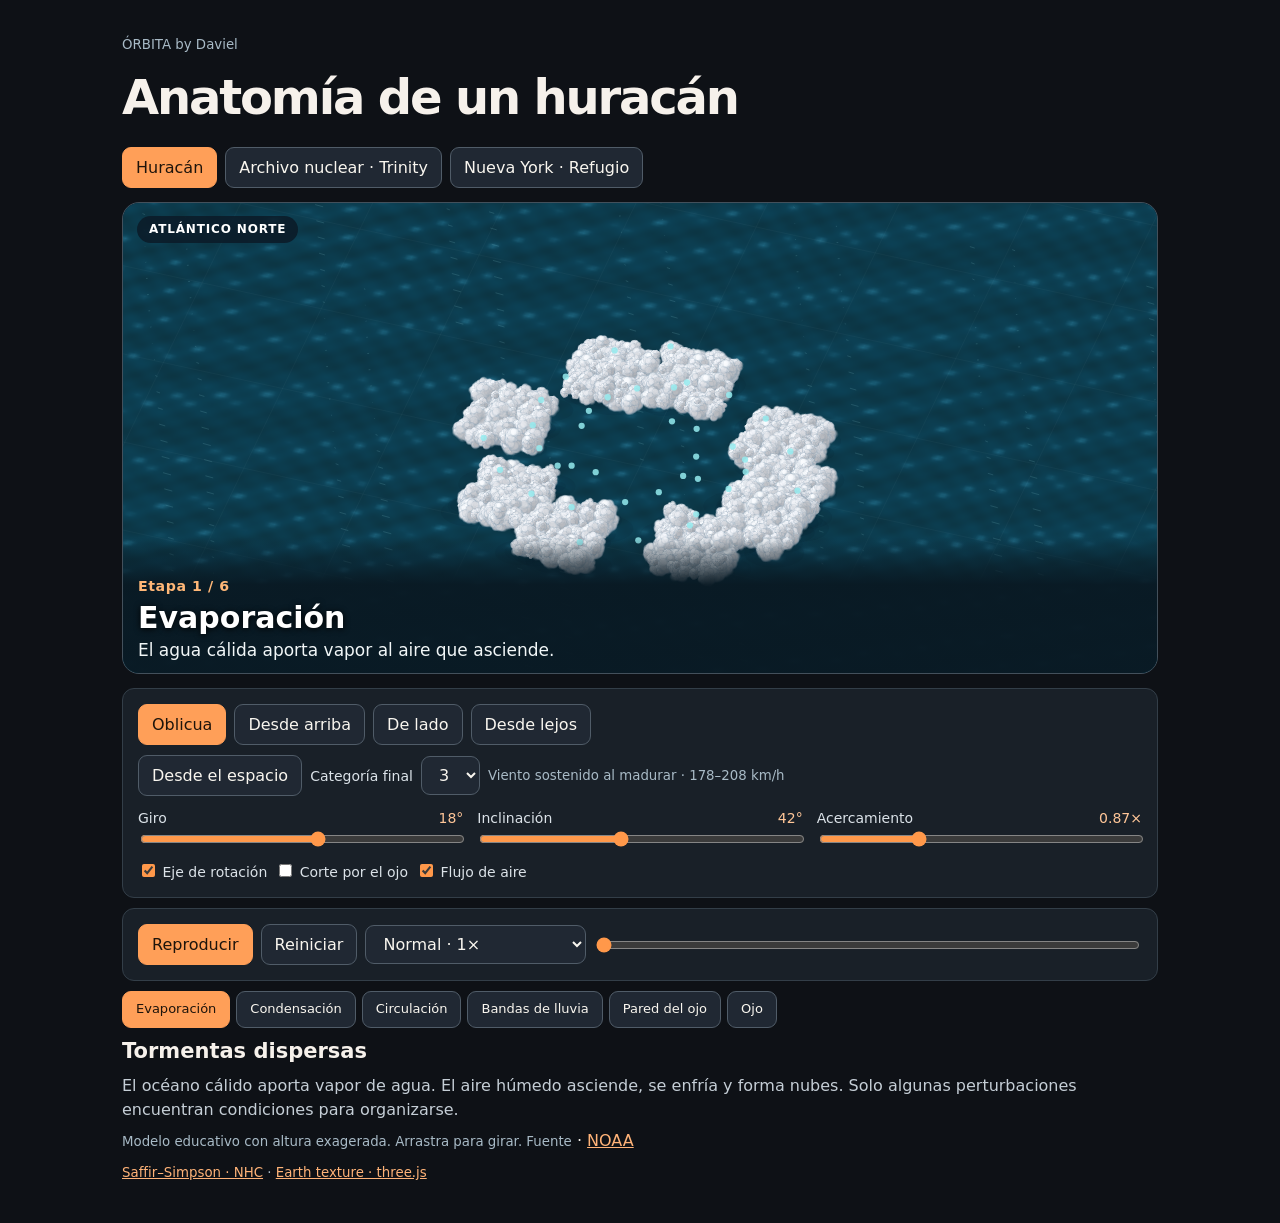
==== commit 9340cdc0: "Mostrar el huracán sobre el océano y desde la Tierra con categorías 1 a 5" ====
--- a/atmosfera.html
+++ b/atmosfera.html
@@ -1,7 +1,7 @@
 <!doctype html><html lang="es"><meta charset="utf-8"><meta name="viewport" content="width=device-width, initial-scale=1"><title>Atmósfera en 3D · Órbita by Daviel</title>
 <style>
 *{box-sizing:border-box}body{margin:0;background:#0e1116;color:#f6f1eb;font:16px/1.45 system-ui,sans-serif}main{max-width:1100px;margin:auto;padding:clamp(12px,3vw,32px)}button,select,input{font:inherit;accent-color:#ff984a}button,select{background:#202833;color:#f9f6ef;border:1px solid #505c68;border-radius:9px;padding:8px 13px;cursor:pointer}button[aria-pressed=true],#play{background:#ff9f58;color:#1e140b;border-color:#ff9f58}button:focus-visible,input:focus-visible,select:focus-visible{outline:3px solid #6fd7ed}h1{font-size:clamp(26px,5vw,48px);font-weight:560;letter-spacing:-.045em;margin:8px 0 14px}p{margin:8px 0;color:#c5ced6}nav,.row{display:flex;gap:8px;align-items:center;flex-wrap:wrap}.scene{position:relative;overflow:hidden;border:1px solid #43505b;border-radius:17px;background:#0c2637;margin:14px 0}canvas{width:100%;height:clamp(280px,45vw,470px);display:block;touch-action:none;cursor:grab}.stamp{position:absolute;left:14px;top:13px;color:#fff;font:600 12px/1.25 system-ui;letter-spacing:.07em;border-radius:15px;background:#0b1a27d9;padding:6px 12px;pointer-events:none}.panel{padding:15px;background:#192028;border:1px solid #333e48;border-radius:12px;margin:10px 0}.sliders{display:grid;grid-template-columns:repeat(auto-fit,minmax(140px,1fr));gap:14px;margin-top:12px}label{font-size:14px;color:#dbe2e8}label input[type=range]{width:100%;display:block}h2{font-size:21px;margin:0}a{color:#ffb378}small{color:#a8bac6}#story{min-height:2.8em}#seek{flex:1;min-width:95px}.row+.row{margin-top:12px}output{float:right;color:#ffc698}
-.live-caption{position:absolute;inset:auto 0 0;background:linear-gradient(transparent,#071622e8 32%);padding:24px 15px 10px;color:#f1f6f7;pointer-events:none;font-size:clamp(13px,2vw,17px)}.live-caption small{color:#ffb777;font-weight:700;margin-right:10px}#chapters{display:flex;flex-wrap:wrap;gap:6px;margin:8px 0}#chapters button{font-size:13px}details{padding:12px 0;color:#c5ced6}summary{cursor:pointer;color:#ffc18c}#phaseName{display:block;font-size:clamp(20px,3vw,30px);line-height:1.16;color:#fff;margin:3px 0;text-shadow:0 1px 6px #000}.live-caption{background:linear-gradient(transparent,#091923f5 35%);padding-top:36px}#chapter{letter-spacing:.04em}</style><main><small>ÓRBITA by Daviel</small><h1 id="title"></h1><nav id="modes"></nav><div class="scene"><canvas id="view" role="img"></canvas><span class="stamp" id="stamp"></span><div class="live-caption" aria-live="polite"><small id="chapter"></small><strong id="phaseName"></strong><span id="caption"></span></div></div><div class="panel"><div class="row" id="presets"></div><div class="sliders" id="ranges"></div><div class="row" style="margin-top:12px" id="layers"></div></div><div class="panel"><div class="row"><button id="play"></button><button id="reset"></button><select id="speed"></select><input id="seek" type="range" min="0" max="1000" value="1000"></div></div><div id="chapters"></div><details id="ny"><summary></summary><p></p><a href="https://www.nyc.gov/site/em/ready/be-ready-new-york.page" target="_blank" rel="noopener">NYC Emergency Management ↗</a></details><h2 id="stage"></h2><p id="story"></p><small id="note"></small> · <a id="source" target="_blank" rel="noopener"></a></main>
+.live-caption{position:absolute;inset:auto 0 0;background:linear-gradient(transparent,#071622e8 32%);padding:24px 15px 10px;color:#f1f6f7;pointer-events:none;font-size:clamp(13px,2vw,17px)}.live-caption small{color:#ffb777;font-weight:700;margin-right:10px}#chapters{display:flex;flex-wrap:wrap;gap:6px;margin:8px 0}#chapters button{font-size:13px}details{padding:12px 0;color:#c5ced6}summary{cursor:pointer;color:#ffc18c}#phaseName{display:block;font-size:clamp(20px,3vw,30px);line-height:1.16;color:#fff;margin:3px 0;text-shadow:0 1px 6px #000}.live-caption{background:linear-gradient(transparent,#091923f5 35%);padding-top:36px}#chapter{letter-spacing:.04em}</style><main><small>ÓRBITA by Daviel</small><h1 id="title"></h1><nav id="modes"></nav><div class="scene"><canvas id="view" role="img"></canvas><span class="stamp" id="stamp"></span><div class="live-caption" aria-live="polite"><small id="chapter"></small><strong id="phaseName"></strong><span id="caption"></span></div></div><div class="panel"><div class="row" id="presets"></div><div id="weatherOptions" class="row" style="margin-top:10px"><button id="orbit"></button><label id="catLabel"></label><select id="category"></select><small id="winds"></small></div><div class="sliders" id="ranges"></div><div class="row" style="margin-top:12px" id="layers"></div></div><div class="panel"><div class="row"><button id="play"></button><button id="reset"></button><select id="speed"></select><input id="seek" type="range" min="0" max="1000" value="1000"></div></div><div id="chapters"></div><details id="ny"><summary></summary><p></p><a href="https://www.nyc.gov/site/em/ready/be-ready-new-york.page" target="_blank" rel="noopener">NYC Emergency Management ↗</a></details><h2 id="stage"></h2><p id="story"></p><small id="note"></small> · <a id="source" target="_blank" rel="noopener"></a><p><small><a href="https://www.nhc.noaa.gov/aboutsshws.php">Saffir–Simpson · NHC</a> · <a href="https://github.com/mrdoob/three.js/blob/dev/examples/textures/planets/earth_atmos_2048.jpg">Earth texture · three.js</a></small></p></main>
 <script>
 'use strict';
 const en=new URLSearchParams(location.search).get('lang')==='en',t=(a,b)=>en?b:a,$=s=>document.querySelector(s);
@@ -29,10 +29,33 @@
 const modeBtns=[t('Huracán','Hurricane'),t('Archivo nuclear · Trinity','Nuclear archive · Trinity'),t('Nueva York · Refugio','New York · Shelter')].map((s,i)=>btn($('#modes'),s,()=>{mode=i;p=0;playing=false;cut=false;preset(0);update()}));
 const angles=[[18,42,.87],[0,89,.86],[35,13,1.1],[65,39,.56]];
 let presets=[t('Oblicua','Oblique'),t('Desde arriba','Overhead'),t('De lado','Side'),t('Desde lejos','Distant')].map((s,i)=>btn($('#presets'),s,()=>preset(i)));
-function preset(i){[yaw,tilt,zoom]=angles[i];refresh()}
+let space=false,category=3;
+const windRanges=['119–153','154–177','178–208','209–251','≥252'];
+$('#orbit').textContent=t('Desde el espacio','From space');
+$('#orbit').onclick=()=>{space=!space;yaw=0;tilt=39;zoom=.87;refresh()};
+$('#catLabel').textContent=t('Categoría final','Final category');$('#catLabel').htmlFor='category';
+windRanges.forEach((r,i)=>$('#category').add(new Option(String(i+1),i+1)));$('#category').value=category;
+$('#category').onchange=()=>{category=+$('#category').value;update()};
+const globe=document.createElement('canvas'),mapImage=new Image();let pixels,globeKey='';
+mapImage.onload=()=>{let m=document.createElement('canvas');m.width=1024;m.height=512;let g=m.getContext('2d');g.drawImage(mapImage,0,0,1024,512);pixels=g.getImageData(0,0,1024,512).data;queue()};mapImage.src='tierra.jpg';
+function orbitalView(w,h){
+ ctx.fillStyle='#020913';ctx.fillRect(0,0,w,h);for(let i=0;i<130;i++){ctx.fillStyle=i%3?'#566271':'#bbc8d0';ctx.fillRect((i*397)%w,(i*223)%h,1,1)}
+ let lat=(tilt-16)*rad,lon=(-53+yaw)*rad,sl=Math.sin(lat),cl=Math.cos(lat),sz=400,R=Math.min(w*.41,h*.37)*zoom/.87,cx=w*.5,cy=h*.445;
+ let halo=ctx.createRadialGradient(cx,cy,R*.96,cx,cy,R*1.09);halo.addColorStop(0,'#61ade5');halo.addColorStop(1,'rgba(48,121,181,0)');ctx.fillStyle=halo;ctx.fillRect(cx-R*1.1,cy-R*1.1,R*2.2,R*2.2);
+ let key=[Math.round(yaw),Math.round(tilt),!!pixels].join();if(key!==globeKey){globeKey=key;globe.width=globe.height=sz;let g=globe.getContext('2d'),data=g.createImageData(sz,sz);for(let j=0;j<sz;j++)for(let i=0;i<sz;i++){let x=(i+.5)/200-1,y=1-(j+.5)/200,z2=1-x*x-y*y;if(z2<0)continue;let z=Math.sqrt(z2),la=Math.asin(y*cl+z*sl),lo=lon+Math.atan2(x,z*cl-y*sl),u=((Math.floor((lo/tau+.5)*1024)%1024)+1024)%1024,v=clamp(Math.floor((.5-la/Math.PI)*512),0,511),src=(v*1024+u)*4,idx=(j*sz+i)*4,light=.35+.68*Math.max(0,-.45*x+.38*y+.78*z),rim=Math.pow(1-z,3);for(let k=0;k<3;k++)data.data[idx+k]=(pixels?pixels[src+k]:[16,74,106][k])*light+[35,71,105][k]*rim;data.data[idx+3]=255}g.putImageData(data,0,0)}ctx.drawImage(globe,cx-R,cy-R,2*R,2*R);
+ // Project cloud positions as latitude/longitude offsets on the same sphere as the ocean.
+ let f=p*p*(3-2*p),dl=(-53*rad-lon),base=23*rad;ctx.save();ctx.beginPath();ctx.arc(cx,cy,R,0,tau);ctx.clip();
+ for(let i=0;i<clouds.length;i+=3){let c=clouds[i],a=c.a-p*(1.6+.28*category),x=mix(c.ox,c.r*Math.cos(a),f),y=mix(c.oy,c.r*Math.sin(a),f),la=base-y*.00052,lo=dl+x*.00055,co=Math.cos(la),vis=sl*Math.sin(la)+cl*co*Math.cos(lo);if(vis<=0)continue;let xx=cx+R*co*Math.sin(lo),yy=cy-R*(cl*Math.sin(la)-sl*co*Math.cos(lo)),size=Math.max(1.3,R*.00125*c.s);ctx.drawImage(textures[c.tex],xx-size,yy-size,size*2,size*2)}
+ ctx.restore();
+ let visible=sl*Math.sin(base)+cl*Math.cos(base)*Math.cos(dl);
+ if(visible>.08){let x=cx+R*Math.cos(base)*Math.sin(dl),y=cy-R*(cl*Math.sin(base)-sl*Math.cos(base)*Math.cos(dl)),off=Math.max(16,R*.13);ctx.strokeStyle='#ffb778';ctx.lineWidth=1.4;ctx.beginPath();ctx.moveTo(x+off*.6,y-off*.6);ctx.lineTo(x+off*1.3,y-off*1.3);ctx.stroke();let label=p<.25?t('Tormentas','Storms'):p<.50?t('Depresión','Depression'):p<.75?t('Tormenta tropical','Tropical storm'):t('Huracán','Hurricane');ctx.font='600 12px system-ui';let tw=ctx.measureText(label).width,lx=clamp(x+off*1.3,3,w-tw-12),ly=clamp(y-off*1.3-15,22,h-40);ctx.fillStyle='#13202ce8';ctx.fillRect(lx,ly,tw+9,20);ctx.fillStyle='#ffe0bd';ctx.fillText(label,lx+4,ly+14)}
+}
+const sea=document.createElement('canvas');sea.width=sea.height=512;
+{let g=sea.getContext('2d'),img=g.createImageData(512,512);for(let j=0;j<512;j++)for(let i=0;i<512;i++){let v=Math.sin(i*.18+j*.34+3*Math.sin(i*.03+j*.043))+.6*Math.sin(i*.42-j*.61+2*Math.sin(i*.07))+.32*Math.sin(i*.81+j*.89),shine=Math.max(0,v-1.06)**2,idx=4*(i+j*512);img.data[idx]=12+shine*25;img.data[idx+1]=60+v*4+shine*46;img.data[idx+2]=78+v*6+shine*52;img.data[idx+3]=255}g.putImageData(img,0,0)}
+function preset(i){space=false;[yaw,tilt,zoom]=angles[i];refresh()}
 const sliders=[['yaw',t('Giro','Orbit'),-180,180,1],['tilt',t('Inclinación','Elevation'),6,89,1],['zoom',t('Acercamiento','Zoom'),.45,1.85,.01]].map(([id,label,min,max,step],i)=>{let l=document.createElement('label');l.textContent=label;let o=document.createElement('output'),s=document.createElement('input');s.type='range';Object.assign(s,{min,max,step,id});l.append(o,s);$('#ranges').append(l);s.oninput=()=>{let v=+s.value;if(i===0)yaw=v;if(i===1)tilt=v;if(i===2)zoom=v;refresh()};return [s,o]});
 const checks=[t('Eje de rotación','Rotation axis'),t('Corte por el ojo','Eye cutaway'),t('Flujo de aire','Airflow')].map((s,i)=>{let l=document.createElement('label'),c=document.createElement('input');c.type='checkbox';l.append(c,' '+s);$('#layers').append(l);c.oninput=()=>{if(i===0)axis=c.checked;if(i===1){cut=c.checked;if(cut&&tilt>50)tilt=26}if(i===2)air=c.checked;refresh()};return c});
-function refresh(){[yaw,tilt,zoom].forEach((v,i)=>{sliders[i][0].value=v;sliders[i][1].textContent=i===2?v.toFixed(2)+'×':Math.round(v)+'°'});presets.forEach((b,i)=>b.setAttribute('aria-pressed',angles[i].every((v,k)=>Math.abs(v-[yaw,tilt,zoom][k])<.01)));[axis,cut,air].forEach((v,i)=>checks[i].checked=v);queue()}
+function refresh(){$('#orbit').setAttribute('aria-pressed',space);[yaw,tilt,zoom].forEach((v,i)=>{sliders[i][0].value=v;sliders[i][1].textContent=i===2?v.toFixed(2)+'×':Math.round(v)+'°'});presets.forEach((b,i)=>b.setAttribute('aria-pressed',!space&&angles[i].every((v,k)=>Math.abs(v-[yaw,tilt,zoom][k])<.01)));[axis,cut,air].forEach((v,i)=>checks[i].checked=v);queue()}
 $('#reset').textContent=t('Reiniciar','Restart');$('#reset').onclick=()=>{p=0;playing=false;update()};
 $('#speed').setAttribute('aria-label',t('Velocidad','Speed'));for(let [v,s] of [[1,'Normal'],[.25,t('Cámara lenta','Slow motion')]])$('#speed').add(new Option(s+' · '+v+'×',v));
 $('#play').onclick=()=>{if(!playing&&p>=1)p=0;playing=!playing;last=0;update()};$('#seek').setAttribute('aria-label',t('Etapa de formación','Formation timeline'));$('#seek').oninput=e=>{playing=false;p=e.target.value/1000;update()};
@@ -45,20 +68,21 @@
 let n=items.reduce((best,item,i)=>p>=item[0]?i:best,0);if(n===activeLesson)return;activeLesson=n;$('#phaseName').textContent=items[n][1];$('#chapter').textContent=t('Etapa ','Stage ')+(n+1)+' / '+items.length;$('#caption').textContent=items[n][2];Array.from($('#chapters').children).forEach((b,i)=>b.setAttribute('aria-pressed',i===n))}
 $('#ny summary').textContent=t('Nueva York · Efectos generales y protección','New York · General effects and protection');
 $('#ny p').textContent=t('La onda de presión puede romper ventanas y dañar estructuras. El calor puede provocar incendios. Después, las partículas radiactivas pueden depositarse fuera. Si hay una alerta en Nueva York, entra en un edificio, aléjate de las ventanas y sigue las instrucciones oficiales.','A pressure wave can break windows and damage structures. Heat can start fires. Radioactive particles can settle outdoors afterward. During an alert in New York, get inside a building, move away from windows and follow official instructions.');
-function update(){explain();let history=mode===1,st=history?archive[Math.min(2,Math.floor(p*3))]:stages[Math.min(3,Math.floor(p*4))];$('#title').textContent=titles[mode];$('#stamp').textContent=history?'TRINITY / 1945':t('ATLÁNTICO NORTE','NORTH ATLANTIC');canvas.setAttribute('aria-label',titles[mode]);$('#stage').textContent=st[0];$('#story').textContent=st[1];$('#layers').style.display=history?'none':'flex';$('#note').textContent=history?t('Reconstrucción artística sin escala física. Fuente histórica','Artistic reconstruction without physical scale. Historical source'):t('Modelo educativo con altura exagerada. Arrastra para girar. Fuente','Educational model with exaggerated height. Drag to orbit. Source');$('#source').textContent=history?'U.S. Department of Energy':'NOAA';$('#source').href=history?'https://www.energy.gov/lm/trinity-site-worlds-first-nuclear-explosion':'https://www.noaa.gov/jetstream/tropical/tropical-cyclone-introduction/tropical-cyclone-structure';if(mode===2){const lesson=lessons[2][activeLesson];$('#stage').textContent=lesson[1];$('#story').textContent=t('Escena ilustrativa de una calle de Nueva York. El color señala material radiactivo invisible a simple vista. La densidad de puntos no mide una dosis.','Illustration of a New York street. Color marks radioactive material that cannot be seen with the naked eye. Dot density does not measure a dose.');$('#stamp').textContent='NEW YORK';$('#layers').style.display='none';$('#note').textContent=t('Guía de protección civil','Emergency preparedness guide');$('#source').textContent='NYC Emergency Management';$('#source').href='https://www.nyc.gov/site/em/ready/be-ready-new-york.page'}modeBtns.forEach((b,i)=>b.setAttribute('aria-pressed',i===mode));$('#play').textContent=playing?t('Pausar','Pause'):p===1?t('Ver formación','Watch formation'):t('Reproducir','Play');$('#seek').value=p*1000;queue()}
+function update(){explain();$('#weatherOptions').style.display=mode?'none':'flex';$('#winds').textContent=t('Viento sostenido al madurar · ','Sustained wind at maturity · ')+windRanges[category-1]+' km/h';let history=mode===1,st=history?archive[Math.min(2,Math.floor(p*3))]:stages[Math.min(3,Math.floor(p*4))];$('#title').textContent=titles[mode];$('#stamp').textContent=history?'TRINITY / 1945':t('ATLÁNTICO NORTE','NORTH ATLANTIC');canvas.setAttribute('aria-label',titles[mode]);$('#stage').textContent=st[0]+(!mode&&p>=.75?t(' · Categoría ',' · Category ')+category:'');$('#story').textContent=st[1];$('#layers').style.display=history?'none':'flex';$('#note').textContent=history?t('Reconstrucción artística sin escala física. Fuente histórica','Artistic reconstruction without physical scale. Historical source'):t('Modelo educativo con altura exagerada. Arrastra para girar. Fuente','Educational model with exaggerated height. Drag to orbit. Source');$('#source').textContent=history?'U.S. Department of Energy':'NOAA';$('#source').href=history?'https://www.energy.gov/lm/trinity-site-worlds-first-nuclear-explosion':'https://www.noaa.gov/jetstream/tropical/tropical-cyclone-introduction/tropical-cyclone-structure';if(mode===2){const lesson=lessons[2][activeLesson];$('#stage').textContent=lesson[1];$('#story').textContent=t('Escena ilustrativa de una calle de Nueva York. El color señala material radiactivo invisible a simple vista. La densidad de puntos no mide una dosis.','Illustration of a New York street. Color marks radioactive material that cannot be seen with the naked eye. Dot density does not measure a dose.');$('#stamp').textContent='NEW YORK';$('#layers').style.display='none';$('#note').textContent=t('Guía de protección civil','Emergency preparedness guide');$('#source').textContent='NYC Emergency Management';$('#source').href='https://www.nyc.gov/site/em/ready/be-ready-new-york.page'}modeBtns.forEach((b,i)=>b.setAttribute('aria-pressed',i===mode));$('#play').textContent=playing?t('Pausar','Pause'):p===1?t('Ver formación','Watch formation'):t('Reproducir','Play');$('#seek').value=p*1000;queue()}
 let drag=null;canvas.onpointerdown=e=>{canvas.setPointerCapture(e.pointerId);drag=[e.clientX,e.clientY,yaw,tilt]};canvas.onpointermove=e=>{if(!drag)return;yaw=((drag[2]+(e.clientX-drag[0])*.55+540)%360)-180;tilt=clamp(drag[3]-(e.clientY-drag[1])*.35,6,89);refresh()};canvas.onpointerup=canvas.onpointercancel=()=>drag=null;
 function queue(){if(!frame)frame=requestAnimationFrame(draw)}
 function draw(now){frame=0;if(playing){if(last)p=Math.min(1,p+Math.min(100,now-last)/32000*+$('#speed').value);last=now;if(p===1)playing=false;update()}
 const w=canvas.clientWidth,h=canvas.clientHeight,d=Math.min(devicePixelRatio||1,1.6);if(canvas.width!==Math.round(w*d)||canvas.height!==Math.round(h*d)){canvas.width=Math.round(w*d);canvas.height=Math.round(h*d)}ctx.setTransform(d,0,0,d,0,0);
 const elev=tilt*rad,cy=Math.cos(yaw*rad),sy=Math.sin(yaw*rad),ct=Math.cos(elev),st=Math.sin(elev),scale=Math.min(w/355,h/235)*zoom,origin=h*(mode?.69:.56);
 function proj(x,y,z){let side=x*cy-y*sy,depth=x*sy+y*cy;return [w/2+side*scale,origin+(depth*st-z*ct)*scale,depth*ct+z*st]}
-if(mode===2){drawStreet(ctx,proj,w,h,scale,p);return}
+if(!mode&&space){orbitalView(w,h);return}if(mode===2){drawStreet(ctx,proj,w,h,scale,p);return}
 let bg=ctx.createLinearGradient(0,0,w*.4,h);for(let [a,c] of (mode?[[0,'#172534'],[.55,'#70625d'],[1,'#95755b']]:[[0,'#0c2439'],[.55,'#17495d'],[1,'#072939']]))bg.addColorStop(a,c);ctx.fillStyle=bg;ctx.fillRect(0,0,w,h);
 function path(points,color,width,dash=[]){ctx.beginPath();points.forEach(([x,y],i)=>i?ctx.lineTo(x,y):ctx.moveTo(x,y));ctx.strokeStyle=color;ctx.lineWidth=width;ctx.setLineDash(dash);ctx.stroke();ctx.setLineDash([])}
+if(!mode){let A=proj(-510,-510,0),B=proj(510,-510,0),C=proj(-510,510,0);ctx.save();ctx.transform((B[0]-A[0])/512,(B[1]-A[1])/512,(C[0]-A[0])/512,(C[1]-A[1])/512,A[0],A[1]);ctx.drawImage(sea,0,0);ctx.restore()}
 for(let i=-360;i<=360;i+=72){path([proj(i,-360,0),proj(i,360,0)],'rgba(200,225,230,.035)',1);path([proj(-360,i,0),proj(360,i,0)],'rgba(200,225,230,.035)',1)}
 // Fine surface streaks give the moving cloud shadows a fixed visual reference.
 for(let i=0;i<570;i++){let x=((i*137)%827)-413,y=((i*79)%487)-243;path([proj(x,y,0),proj(x+2+3*Math.sin(i),y+.4,0)],mode?'rgba(237,196,150,.12)':'rgba(147,214,222,.16)',1)}
-let sprites=[];if(!mode){let f=p*p*(3-2*p);for(let c of clouds){let a=c.a-p*2.2,r=c.r,x=mix(c.ox,r*Math.cos(a),f),y=mix(c.oy,r*Math.sin(a),f),z=c.h*(.45+.55*p);if(cut&&x*sy+y*cy>0)continue;if(c.tex===0){let shadow=proj(x+z*.33,y+z*.2,0);ctx.fillStyle='rgba(1,18,35,.075)';ctx.beginPath();ctx.ellipse(shadow[0],shadow[1],c.s*scale*1.4,Math.max(.6,c.s*scale*st),0,0,tau);ctx.fill()}let point=proj(x,y,z);sprites.push([point,c.s*(.67+.43*p)*scale,c.tex])}}
+let sprites=[];if(!mode){let f=p*p*(3-2*p);for(let c of clouds){let a=c.a-p*(1.6+.28*category),r=c.r,x=mix(c.ox,r*Math.cos(a),f),y=mix(c.oy,r*Math.sin(a),f),z=1+c.h*(.27+.43*p);if(cut&&x*sy+y*cy>0)continue;if(c.tex===0){let shadow=proj(x+z*.33,y+z*.2,0);ctx.fillStyle='rgba(1,18,35,.075)';ctx.beginPath();ctx.ellipse(shadow[0],shadow[1],c.s*scale*1.4,Math.max(.6,c.s*scale*st),0,0,tau);ctx.fill()}let point=proj(x,y,z);sprites.push([point,c.s*(.67+.43*p)*scale,c.tex])}}
 else{for(let c of smoke){let cap=c.tex<5,a=c.a+.22*p,r=cap?(18+39*p+8*Math.cos(c.b))*c.r:5+(8+7*p)*c.r*(1+.35*Math.sin(c.b));let z=cap?(.8+.25*Math.sin(c.b)*c.r)*105*p+5:c.n*95*p;let pt=proj(Math.cos(a)*r*Math.min(1,.15+p*4),Math.sin(a)*r*Math.min(1,.15+p*4),z);sprites.push([pt,c.s*(.5+p)*scale,c.tex])}}
 sprites.sort((a,b)=>a[0][2]-b[0][2]);for(let [[x,y],s,k] of sprites)ctx.drawImage(textures[k],x-s,y-s,2*s,2*s);
 if(mode&&p<.36){let [x,y]=proj(0,0,9+68*p),r=(11+32*p)*scale,g=ctx.createRadialGradient(x,y,0,x,y,r);g.addColorStop(0,'rgba(255,240,190,.93)');g.addColorStop(.5,'rgba(255,150,64,.55)');g.addColorStop(1,'rgba(255,105,23,0)');ctx.globalAlpha=Math.min(1,(.36-p)*6);ctx.fillStyle=g;ctx.fillRect(x-r,y-r,r*2,r*2);ctx.globalAlpha=1}
@@ -67,7 +91,7 @@
 if(cut&&p>.78)arrow([proj(4,0,22),proj(4,0,5)])}
 // Tracers follow the process described in the current caption, including when scrubbing.
 function tracer(x,y,z,color){let [xx,yy]=proj(x,y,z);ctx.beginPath();ctx.arc(xx,yy,Math.max(1.6,scale*1.8),0,tau);ctx.fillStyle=color;ctx.fill()}
-if(!mode&&air){for(let i=0;i<38;i++){let q=(p*14+i*.618)%1,a=i*2.4-p*4,r,z;
+if(!mode&&air){for(let i=0;i<38;i++){let q=(p*(10+1.8*category)+i*.618)%1,a=i*2.4-p*4,r,z;
 if(p<.32){r=35+(i*17)%65;z=q*32;tracer(r*Math.cos(a),r*Math.sin(a),z,'rgba(149,235,239,.85)')}
 else if(p<.75){r=110-q*77;a-=q*1.4;tracer(r*Math.cos(a),r*Math.sin(a),3+q*5,'#9ae5dc')}
 else{r=i%4===0?4:20+4*q;z=i%4===0?(1-q)*24:q*31;let x=r*Math.cos(a),y=r*Math.sin(a);if(!cut||x*sy+y*cy<=0)tracer(x,y,z,'#97ede3')}}}
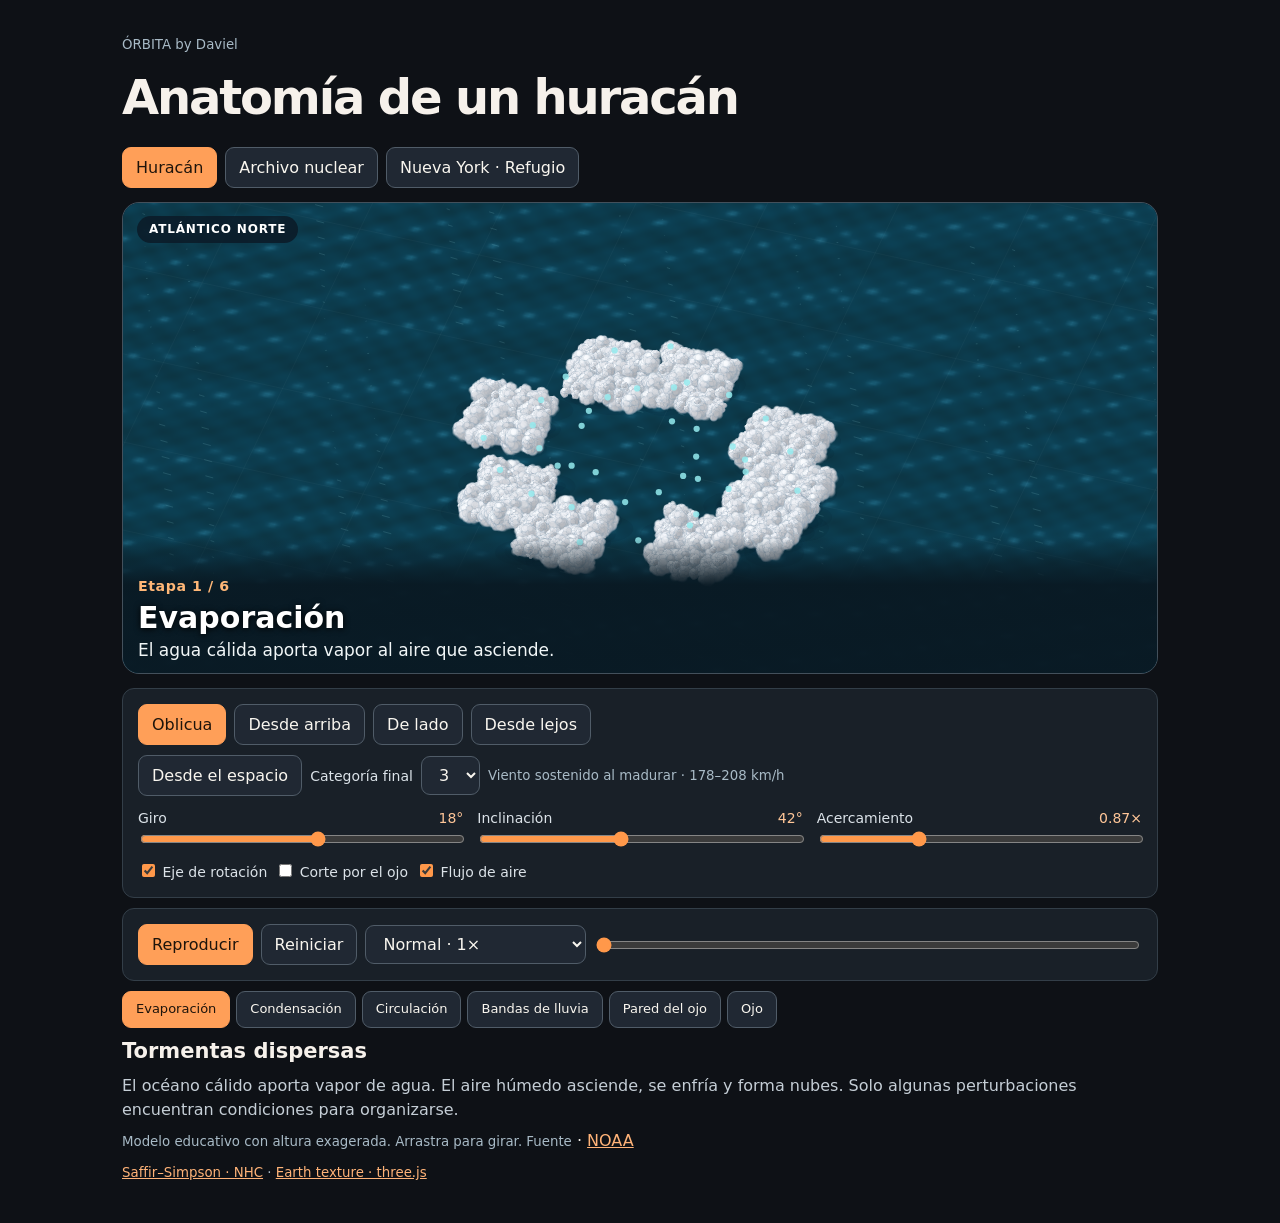
==== commit a76ee412: "Añadir Calle y refugio con escenas, material radiactivo ilustrado y sonido" ====
--- a/atmosfera.html
+++ b/atmosfera.html
@@ -1,7 +1,7 @@
 <!doctype html><html lang="es"><meta charset="utf-8"><meta name="viewport" content="width=device-width, initial-scale=1"><title>Atmósfera en 3D · Órbita by Daviel</title>
 <style>
 *{box-sizing:border-box}body{margin:0;background:#0e1116;color:#f6f1eb;font:16px/1.45 system-ui,sans-serif}main{max-width:1100px;margin:auto;padding:clamp(12px,3vw,32px)}button,select,input{font:inherit;accent-color:#ff984a}button,select{background:#202833;color:#f9f6ef;border:1px solid #505c68;border-radius:9px;padding:8px 13px;cursor:pointer}button[aria-pressed=true],#play{background:#ff9f58;color:#1e140b;border-color:#ff9f58}button:focus-visible,input:focus-visible,select:focus-visible{outline:3px solid #6fd7ed}h1{font-size:clamp(26px,5vw,48px);font-weight:560;letter-spacing:-.045em;margin:8px 0 14px}p{margin:8px 0;color:#c5ced6}nav,.row{display:flex;gap:8px;align-items:center;flex-wrap:wrap}.scene{position:relative;overflow:hidden;border:1px solid #43505b;border-radius:17px;background:#0c2637;margin:14px 0}canvas{width:100%;height:clamp(280px,45vw,470px);display:block;touch-action:none;cursor:grab}.stamp{position:absolute;left:14px;top:13px;color:#fff;font:600 12px/1.25 system-ui;letter-spacing:.07em;border-radius:15px;background:#0b1a27d9;padding:6px 12px;pointer-events:none}.panel{padding:15px;background:#192028;border:1px solid #333e48;border-radius:12px;margin:10px 0}.sliders{display:grid;grid-template-columns:repeat(auto-fit,minmax(140px,1fr));gap:14px;margin-top:12px}label{font-size:14px;color:#dbe2e8}label input[type=range]{width:100%;display:block}h2{font-size:21px;margin:0}a{color:#ffb378}small{color:#a8bac6}#story{min-height:2.8em}#seek{flex:1;min-width:95px}.row+.row{margin-top:12px}output{float:right;color:#ffc698}
-.live-caption{position:absolute;inset:auto 0 0;background:linear-gradient(transparent,#071622e8 32%);padding:24px 15px 10px;color:#f1f6f7;pointer-events:none;font-size:clamp(13px,2vw,17px)}.live-caption small{color:#ffb777;font-weight:700;margin-right:10px}#chapters{display:flex;flex-wrap:wrap;gap:6px;margin:8px 0}#chapters button{font-size:13px}details{padding:12px 0;color:#c5ced6}summary{cursor:pointer;color:#ffc18c}#phaseName{display:block;font-size:clamp(20px,3vw,30px);line-height:1.16;color:#fff;margin:3px 0;text-shadow:0 1px 6px #000}.live-caption{background:linear-gradient(transparent,#091923f5 35%);padding-top:36px}#chapter{letter-spacing:.04em}</style><main><small>ÓRBITA by Daviel</small><h1 id="title"></h1><nav id="modes"></nav><div class="scene"><canvas id="view" role="img"></canvas><span class="stamp" id="stamp"></span><div class="live-caption" aria-live="polite"><small id="chapter"></small><strong id="phaseName"></strong><span id="caption"></span></div></div><div class="panel"><div class="row" id="presets"></div><div id="weatherOptions" class="row" style="margin-top:10px"><button id="orbit"></button><label id="catLabel"></label><select id="category"></select><small id="winds"></small></div><div class="sliders" id="ranges"></div><div class="row" style="margin-top:12px" id="layers"></div></div><div class="panel"><div class="row"><button id="play"></button><button id="reset"></button><select id="speed"></select><input id="seek" type="range" min="0" max="1000" value="1000"></div></div><div id="chapters"></div><details id="ny"><summary></summary><p></p><a href="https://www.nyc.gov/site/em/ready/be-ready-new-york.page" target="_blank" rel="noopener">NYC Emergency Management ↗</a></details><h2 id="stage"></h2><p id="story"></p><small id="note"></small> · <a id="source" target="_blank" rel="noopener"></a><p><small><a href="https://www.nhc.noaa.gov/aboutsshws.php">Saffir–Simpson · NHC</a> · <a href="https://github.com/mrdoob/three.js/blob/dev/examples/textures/planets/earth_atmos_2048.jpg">Earth texture · three.js</a></small></p></main>
+.live-caption{position:absolute;inset:auto 0 0;background:linear-gradient(transparent,#071622e8 32%);padding:24px 15px 10px;color:#f1f6f7;pointer-events:none;font-size:clamp(13px,2vw,17px)}.live-caption small{color:#ffb777;font-weight:700;margin-right:10px}#chapters{display:flex;flex-wrap:wrap;gap:6px;margin:8px 0}#chapters button{font-size:13px}details{padding:12px 0;color:#c5ced6}summary{cursor:pointer;color:#ffc18c}#phaseName{display:block;font-size:clamp(20px,3vw,30px);line-height:1.16;color:#fff;margin:3px 0;text-shadow:0 1px 6px #000}.live-caption{background:linear-gradient(transparent,#091923f5 35%);padding-top:36px}#chapter{letter-spacing:.04em}</style><link href="trinity.css" rel="stylesheet"><link href="archivo-escenas.css" rel="stylesheet"><main><small>ÓRBITA by Daviel</small><h1 id="title"></h1><nav id="modes"></nav><section id="trinityArchive" hidden></section><div id="legacyLab"><div class="scene"><canvas id="view" role="img"></canvas><span class="stamp" id="stamp"></span><div class="live-caption" aria-live="polite"><small id="chapter"></small><strong id="phaseName"></strong><span id="caption"></span></div></div><div class="panel"><div class="row" id="presets"></div><div id="weatherOptions" class="row" style="margin-top:10px"><button id="orbit"></button><label id="catLabel"></label><select id="category"></select><small id="winds"></small></div><div class="sliders" id="ranges"></div><div class="row" style="margin-top:12px" id="layers"></div></div><div class="panel"><div class="row"><button id="play"></button><button id="reset"></button><select id="speed"></select><input id="seek" type="range" min="0" max="1000" value="1000"></div></div><div id="chapters"></div><details id="ny"><summary></summary><p></p><a href="https://www.nyc.gov/site/em/ready/be-ready-new-york.page" target="_blank" rel="noopener">NYC Emergency Management ↗</a></details><h2 id="stage"></h2><p id="story"></p><small id="note"></small> · <a id="source" target="_blank" rel="noopener"></a><p><small><a href="https://www.nhc.noaa.gov/aboutsshws.php">Saffir–Simpson · NHC</a> · <a href="https://github.com/mrdoob/three.js/blob/dev/examples/textures/planets/earth_atmos_2048.jpg">Earth texture · three.js</a></small></p></div></main>
 <script>
 'use strict';
 const en=new URLSearchParams(location.search).get('lang')==='en',t=(a,b)=>en?b:a,$=s=>document.querySelector(s);
@@ -15,7 +15,7 @@
 clouds.push({r,a,h:(4+23*Math.exp(-Math.pow((r-22)/13,2))+8*(1-r/170))*n+2,s:4+rand()*9,tex:i%8,ox:Math.cos(i%9*2.4)*86+(rand()-.5)*43,oy:Math.sin(i%9*2.4)*75+(rand()-.5)*44,n})}
 for(let i=0;i<950;i++){let a=rand()*tau,b=rand()*tau,n=rand();smoke.push({a,b,n,r:Math.sqrt(rand()),s:3+rand()*6,tex:i%8})}
 let mode=0,p=0,playing=false,last=0,yaw=18,tilt=42,zoom=.87,axis=true,cut=false,air=true,frame=0;
-const titles=[t('Anatomía de un huracán','Anatomy of a hurricane'),t('La nube de Trinity','The Trinity cloud'),t('Nueva York · Camino al refugio','New York · Finding shelter')];
+const titles=[t('Anatomía de un huracán','Anatomy of a hurricane'),t('Archivo nuclear','Nuclear archive'),t('Nueva York · Camino al refugio','New York · Finding shelter')];
 const stages=[
 [t('Tormentas dispersas','Scattered thunderstorms'),t('El océano cálido aporta vapor de agua. El aire húmedo asciende, se enfría y forma nubes. Solo algunas perturbaciones encuentran condiciones para organizarse.','A warm ocean supplies water vapor. Moist air rises, cools and forms clouds. Only some disturbances find the conditions to organize.')],
 [t('Depresión tropical','Tropical depression'),t('Los vientos cerca de la superficie empiezan a circular alrededor de un centro de baja presión. La línea señala el eje aproximado una vez que se establece el giro.','Near-surface winds begin to circle a low-pressure center. The line marks the approximate axis once that circulation forms.')],
@@ -26,7 +26,7 @@
 [t('Columna ascendente','Rising column'),t('El gas caliente y menos denso asciende. El aire y el polvo arrastrados desde abajo hacen visible una columna bajo la nube.','Hot, less dense gas rises. Air and dust drawn up from below make a column visible beneath the cloud.')],
 [t('Nube en expansión','Spreading cloud'),t('La parte superior se ensancha. Sus bordes se enrollan al mezclarse con el aire que la rodea. La forma y el color cambian mientras se enfría.','The top spreads outward. Its edges roll as they mix with surrounding air. The shape and color change as the cloud cools.')]];
 function btn(parent,name,fun){let b=document.createElement('button');b.textContent=name;b.onclick=fun;parent.append(b);return b}
-const modeBtns=[t('Huracán','Hurricane'),t('Archivo nuclear · Trinity','Nuclear archive · Trinity'),t('Nueva York · Refugio','New York · Shelter')].map((s,i)=>btn($('#modes'),s,()=>{mode=i;p=0;playing=false;cut=false;preset(0);update()}));
+const modeBtns=[t('Huracán','Hurricane'),t('Archivo nuclear','Nuclear archive'),t('Nueva York · Refugio','New York · Shelter')].map((label,index)=>btn($('#modes'),label,()=>selectLab(index,true)));
 const angles=[[18,42,.87],[0,89,.86],[35,13,1.1],[65,39,.56]];
 let presets=[t('Oblicua','Oblique'),t('Desde arriba','Overhead'),t('De lado','Side'),t('Desde lejos','Distant')].map((s,i)=>btn($('#presets'),s,()=>preset(i)));
 let space=false,category=3;
@@ -71,7 +71,7 @@
 function update(){explain();$('#weatherOptions').style.display=mode?'none':'flex';$('#winds').textContent=t('Viento sostenido al madurar · ','Sustained wind at maturity · ')+windRanges[category-1]+' km/h';let history=mode===1,st=history?archive[Math.min(2,Math.floor(p*3))]:stages[Math.min(3,Math.floor(p*4))];$('#title').textContent=titles[mode];$('#stamp').textContent=history?'TRINITY / 1945':t('ATLÁNTICO NORTE','NORTH ATLANTIC');canvas.setAttribute('aria-label',titles[mode]);$('#stage').textContent=st[0]+(!mode&&p>=.75?t(' · Categoría ',' · Category ')+category:'');$('#story').textContent=st[1];$('#layers').style.display=history?'none':'flex';$('#note').textContent=history?t('Reconstrucción artística sin escala física. Fuente histórica','Artistic reconstruction without physical scale. Historical source'):t('Modelo educativo con altura exagerada. Arrastra para girar. Fuente','Educational model with exaggerated height. Drag to orbit. Source');$('#source').textContent=history?'U.S. Department of Energy':'NOAA';$('#source').href=history?'https://www.energy.gov/lm/trinity-site-worlds-first-nuclear-explosion':'https://www.noaa.gov/jetstream/tropical/tropical-cyclone-introduction/tropical-cyclone-structure';if(mode===2){const lesson=lessons[2][activeLesson];$('#stage').textContent=lesson[1];$('#story').textContent=t('Escena ilustrativa de una calle de Nueva York. El color señala material radiactivo invisible a simple vista. La densidad de puntos no mide una dosis.','Illustration of a New York street. Color marks radioactive material that cannot be seen with the naked eye. Dot density does not measure a dose.');$('#stamp').textContent='NEW YORK';$('#layers').style.display='none';$('#note').textContent=t('Guía de protección civil','Emergency preparedness guide');$('#source').textContent='NYC Emergency Management';$('#source').href='https://www.nyc.gov/site/em/ready/be-ready-new-york.page'}modeBtns.forEach((b,i)=>b.setAttribute('aria-pressed',i===mode));$('#play').textContent=playing?t('Pausar','Pause'):p===1?t('Ver formación','Watch formation'):t('Reproducir','Play');$('#seek').value=p*1000;queue()}
 let drag=null;canvas.onpointerdown=e=>{canvas.setPointerCapture(e.pointerId);drag=[e.clientX,e.clientY,yaw,tilt]};canvas.onpointermove=e=>{if(!drag)return;yaw=((drag[2]+(e.clientX-drag[0])*.55+540)%360)-180;tilt=clamp(drag[3]-(e.clientY-drag[1])*.35,6,89);refresh()};canvas.onpointerup=canvas.onpointercancel=()=>drag=null;
 function queue(){if(!frame)frame=requestAnimationFrame(draw)}
-function draw(now){frame=0;if(playing){if(last)p=Math.min(1,p+Math.min(100,now-last)/32000*+$('#speed').value);last=now;if(p===1)playing=false;update()}
+function draw(now){frame=0;if($('#legacyLab').hidden)return;if(playing){if(last)p=Math.min(1,p+Math.min(100,now-last)/32000*+$('#speed').value);last=now;if(p===1)playing=false;update()}
 const w=canvas.clientWidth,h=canvas.clientHeight,d=Math.min(devicePixelRatio||1,1.6);if(canvas.width!==Math.round(w*d)||canvas.height!==Math.round(h*d)){canvas.width=Math.round(w*d);canvas.height=Math.round(h*d)}ctx.setTransform(d,0,0,d,0,0);
 const elev=tilt*rad,cy=Math.cos(yaw*rad),sy=Math.sin(yaw*rad),ct=Math.cos(elev),st=Math.sin(elev),scale=Math.min(w/355,h/235)*zoom,origin=h*(mode?.69:.56);
 function proj(x,y,z){let side=x*cy-y*sy,depth=x*sy+y*cy;return [w/2+side*scale,origin+(depth*st-z*ct)*scale,depth*ct+z*st]}
@@ -112,5 +112,42 @@
  let [px,py]=project(x,y,2);g.strokeStyle='#ffab59';g.lineWidth=3;g.beginPath();g.arc(px,py,7,0,tau);g.stroke();g.fillStyle='#fff1cd';g.beginPath();g.arc(px,py,3,0,tau);g.fill();
  if(progress>=.58){g.font='600 13px system-ui';let label=t('Dentro del refugio','Inside shelter');let tw=g.measureText(label).width;g.fillStyle='#172622';g.fillRect(px-tw/2-5,py-30,tw+10,18);g.fillStyle='#f6ecdc';g.fillText(label,px-tw/2,py-17)}
 }
-new ResizeObserver(queue).observe(canvas);refresh();update();
+// The older chapter viewer also works if the optional 3D module cannot be fetched.
+let archiveViewer,archiveLoad;
+const archivePane=$('#trinityArchive');
+function selectLab(index,remember=false){
+    mode=index;
+    p=0; last=0; playing=false; cut=false;
+    const open=index===1;
+    archivePane.hidden=!open;
+    $('#legacyLab').hidden=open;
+    document.querySelector('main').classList.toggle('trinity-open',open);
+    if(archiveViewer)archiveViewer.setActive(open);
+    if(open&&!archiveLoad){
+        archivePane.textContent=t('Cargando el recorrido…','Loading the tour…');
+        archiveLoad=import('./archivo-escenas.js').then(({mountTrinity})=>{
+            archiveViewer=mountTrinity(archivePane,en);
+            archiveViewer.setActive(mode===1);
+        }).catch(()=>{
+            archiveLoad=null;
+            if(mode===1){
+                archivePane.hidden=true;
+                $('#legacyLab').hidden=false;
+                document.querySelector('main').classList.remove('trinity-open');
+                queue();
+            }
+        });
+    }
+    if(remember){
+        const url=new URL(location.href);
+        if(open)url.searchParams.set('vista','trinity');
+        else {url.searchParams.delete('vista');url.searchParams.delete('escena');}
+        if(open && archiveViewer) archiveViewer.setSceneParam(url);
+        history.replaceState(null,'',url);
+    }
+    preset(0);
+    update();
+}
+new ResizeObserver(queue).observe(canvas);
+selectLab(new URLSearchParams(location.search).get('vista')==='trinity'?1:0);
 </script></html>
--- a/trinity.css
+++ b/trinity.css
@@ -0,0 +1,64 @@
+#trinityArchive[hidden],#legacyLab[hidden],.trinity [hidden]{display:none!important}
+main.trinity-open{max-width:1360px}
+.trinity{--ink:#f2eee8;--muted:#abb6c1;--line:#34404a;--orange:#ffac70;margin-top:18px;color:var(--ink);font-family:inherit}
+.trinity button,.trinity select{min-height:40px;border:1px solid var(--line);border-radius:8px;background:#19222c;color:var(--ink);font:inherit;line-height:1.2;cursor:pointer}
+.trinity :is(button,select,input,a,[tabindex]):focus-visible{outline:3px solid #99dedf;outline-offset:3px}
+.trinity button:hover{border-color:#9d7960}
+.trinity button:disabled{opacity:.45;cursor:default}
+.trinity button[aria-pressed=true]{color:#ffd1af;background:#382b25;border-color:#c5875f}
+.tr-grid{display:grid;grid-template-columns:minmax(0,1fr) clamp(222px,25%,292px);gap:14px;align-items:start}
+.tr-player,.tr-tools{background:#141b23;border:1px solid var(--line);border-radius:14px;overflow:hidden}
+.tr-stage{position:relative;isolation:isolate;background:#050c14;aspect-ratio:1.7;min-height:266px;outline:none;touch-action:none;cursor:grab}
+.tr-stage:active{cursor:grabbing}
+.tr-stage canvas,.tr-poster,.tr-photo{position:absolute;inset:0;width:100%;height:100%;display:block;border:0;border-radius:0}
+.tr-poster{object-fit:cover}
+.tr-stage:after{content:'';position:absolute;pointer-events:none;inset:0;background:linear-gradient(180deg,#060c1638,transparent 20%,transparent 73%,#03071077);z-index:1}
+.tr-top,.tr-foot{position:absolute;z-index:3;left:14px;right:14px;display:flex;align-items:center;justify-content:space-between;gap:8px;pointer-events:none}
+.tr-top{top:13px}.tr-foot{bottom:13px;align-items:flex-end}
+.tr-location,.tr-time,.tr-stage-label{font-variant-numeric:tabular-nums}
+.tr-location{color:#fff;background:#111a24d9;backdrop-filter:blur(6px);border:1px solid #7a88915e;border-radius:20px;padding:6px 11px;font-size:12px;letter-spacing:.025em;display:inline-flex;align-items:center;gap:7px}
+.tr-location:before{content:'';display:block;width:7px;height:7px;border-radius:50%;background:#f8ae70}
+.trinity .tr-icon{padding:0;min-width:40px;height:40px;display:inline-grid;place-items:center;line-height:1;font-size:21px}
+.tr-stage .tr-icon{background:#0d1721dd;color:#f7e9dc;border-color:#8b98a963;pointer-events:auto}
+.tr-stage-label{display:block;padding:0;color:#ffc08f;font-size:11px;letter-spacing:.12em;text-transform:uppercase;text-shadow:0 1px 3px #000}.tr-stage-name{display:block;font-size:clamp(20px,3vw,31px);font-weight:580;line-height:1.1;text-shadow:0 2px 7px #000}
+.tr-zoom{display:flex;gap:4px}.tr-zoom button{font-size:23px}
+.tr-tools{padding:clamp(13px,1.6vw,21px);background:linear-gradient(145deg,#1d2630,#141b23)}.tr-tools h2,.tr-sequence h2{font-size:18px;font-weight:640;color:var(--ink);letter-spacing:-.025em;margin:0 0 14px}
+.tr-tools fieldset{min-width:0;padding:0;border:0;margin:0 0 16px}
+.tr-tools legend{font-size:13px;letter-spacing:.02em;padding:0;margin-bottom:7px;color:#c6ced5}
+.tr-layers,.tr-presets{display:grid;gap:5px}
+.tr-layers{grid-template-columns:1fr 1fr}
+.tr-layers button{display:flex;flex-direction:column;align-items:stretch;gap:5px;font-size:12px;text-align:left;padding:4px 4px 6px}
+.tr-layers button span{padding-left:4px}
+.tr-layers button i{display:block;height:27px;border-radius:4px;background-color:#726456;background-image:linear-gradient(0deg,#56423340,#241b1630),url('trinity-terreno.webp');background-size:cover;background-position:center}
+.tr-layers button:nth-child(2) i{background-image:url('trinity-curvas.webp')}
+.tr-presets{grid-template-columns:repeat(3,1fr)}
+.tr-presets button{padding:7px 2px;font-size:12px;min-height:35px}
+.tr-tools .tr-hint{display:block;margin-top:-5px;font-size:12px;line-height:1.42;color:var(--muted)}
+.tr-hist{margin-top:16px;padding-top:14px;border-top:1px solid var(--line)}
+.tr-hist .tr-photo-button{display:grid;grid-template-columns:56px 1fr;align-items:center;gap:9px;width:100%;padding:5px 8px 5px 5px;color:var(--ink);font-size:13px;text-align:left;background:#19212a}
+.tr-photo-button img{width:56px;height:36px;object-fit:cover;border-radius:4px}
+.tr-hist a{display:inline-block;font-size:12px;margin-top:9px;color:#f3b687}
+.tr-photo{z-index:2;background:#0b1016;object-fit:contain}
+.tr-trans{display:flex;align-items:center;gap:9px;flex-wrap:wrap;padding:12px 14px;border-top:1px solid var(--line)}
+.tr-trans .tr-play{min-height:40px;min-width:109px;padding:8px 12px;background:#ffac70;color:#171009;border-color:#ffb985;font-size:14px;font-weight:650}
+.trinity input[type=range]{accent-color:#ffac70;min-width:64px}
+.tr-trans input{flex:1 1 82px;height:24px;margin:0}
+.tr-trans .tr-icon{min-width:36px;font-size:19px}
+.tr-trans select{max-width:80px;padding:5px;font-size:13px}
+.tr-time{font-size:12px;color:#d7e0e5;white-space:nowrap}
+.tr-description{font-size:14px;line-height:1.48;margin:0;padding:0 14px 14px;color:#cbd4dc}
+.tr-sequence{margin-top:17px}.tr-sequence h2{margin-bottom:9px}
+.tr-chapters{display:grid;grid-template-columns:repeat(4,minmax(0,1fr));gap:8px}
+.tr-chapters button{display:grid;grid-template-columns:clamp(42px,6vw,70px) 1fr;gap:8px;align-items:center;text-align:left;font-size:13px;padding:5px 8px 5px 5px}
+.tr-chapters img{width:100%;height:42px;object-fit:cover;border-radius:4px}
+.tr-chapters small{display:block;color:#bac6cc;font-size:11px;font-variant-numeric:tabular-nums}
+.tr-chapters strong{font-weight:600;display:block}.tr-notes{display:block;color:var(--muted);font-size:12px;margin-top:10px}
+.tr-player:fullscreen,.tr-player.tr-expanded{display:flex;flex-direction:column;justify-content:center;background:#0a1017;border:none;border-radius:0}
+.tr-player:fullscreen .tr-stage,.tr-expanded .tr-stage{flex:1;aspect-ratio:auto;min-height:0}
+.tr-player.tr-expanded{position:fixed;inset:0;z-index:99999}
+body.tr-lock{overflow:hidden}
+@media(max-width:850px){.tr-grid{grid-template-columns:minmax(0,1fr) 214px;gap:9px}.tr-chapters button{grid-template-columns:42px 1fr}.tr-stage{aspect-ratio:1.48}}
+@media(max-width:680px){.tr-grid{grid-template-columns:1fr}.tr-stage{min-height:243px;aspect-ratio:1.55}.tr-tools{display:grid;grid-template-columns:1fr 1fr;gap:8px 12px;padding:12px}.tr-tools h2{grid-column:1/-1;margin:0;font-size:16px}.tr-tools fieldset{margin:0}.tr-tools .tr-hint{margin:0;align-self:center}.tr-hist{margin:0;padding:0;border:0}.tr-hist a{margin-top:4px}.tr-presets{gap:2px}.tr-presets button{font-size:11px}.tr-stage-name{font-size:22px}.tr-chapters{grid-template-columns:repeat(2,minmax(0,1fr))}.tr-trans{gap:6px;padding:9px}.tr-time{font-size:11px}.tr-trans .tr-play{min-width:91px;padding:8px;font-size:13px}.tr-description{padding:0 9px 10px}.tr-zoom .tr-icon,.tr-top .tr-icon{height:36px;min-width:36px}.trinity .tr-stage{width:100%}}
+@media(max-width:430px){.tr-trans input{order:5;flex:0 0 100%}.tr-trans select{margin-left:auto}.tr-chapters button{min-height:46px}.tr-presets{grid-template-columns:1fr}.tr-presets button{min-height:25px;padding:4px}.tr-layers button i{height:43px}}
+
+.tr-foot .tr-return{pointer-events:auto;background:#101a24e6;color:#fff;padding:6px 10px}
--- a/archivo-escenas.css
+++ b/archivo-escenas.css
@@ -0,0 +1,112 @@
+.ar-toolbar {
+    display:flex;gap:12px;align-items:center;flex-wrap:wrap;
+    margin:0 0 14px;padding:12px 0 14px;border-block:1px solid #303944;
+}
+.ar-choice {display:flex;gap:5px;align-items:stretch;}
+.ar-choice button {
+    min-width:136px;display:flex;align-items:flex-start;flex-direction:column;gap:2px;
+    padding:7px 17px;background:#171e26;border:1px solid #38424a;border-radius:8px;text-align:left;
+}
+.ar-choice button small {font-size:10px;letter-spacing:.08em;text-transform:uppercase;color:#b0bac4;}
+.ar-choice button strong {font-weight:630;font-size:15px;letter-spacing:-.015em;}
+.ar-choice button[aria-pressed=true] {background:#342923;color:#fff1e3;border-color:#c88d60;}
+.ar-choice button[aria-pressed=true] small {color:#ffb173;}
+.ar-audio {margin-left:auto;display:flex;align-items:center;gap:6px;}
+.ar-audio small:empty {display:none;}
+.ar-audio small {max-width:15em;font-size:12px;}
+.ar-toolbar .ar-sound {display:inline-flex;align-items:center;gap:9px;font-size:13px;padding:7px 12px;}
+.ar-wave {height:16px;display:inline-flex;align-items:center;gap:2px;position:relative;}
+.ar-wave i {display:block;width:2px;border-radius:2px;height:5px;background:currentColor;}
+.ar-wave i:nth-child(2) {height:14px;} .ar-wave i:nth-child(3) {height:10px;}
+.ar-language {font-size:13px;text-underline-offset:3px;padding:8px 2px;}
+.ar-sr {position:absolute;clip-path:inset(50%);width:1px;height:1px;overflow:hidden;white-space:nowrap;}
+#ar-scene-0.trinity {margin-top:0;}
+.st-grid {
+    display:grid;grid-template-columns:minmax(0,1fr) clamp(225px,24%,285px);
+    grid-template-areas:"viewer side" "chapters side";align-items:start;gap:13px 16px;
+}
+.st-player {grid-area:viewer;min-width:0;}
+.st-stage {width:100%;position:relative;isolation:isolate;aspect-ratio:16/9;overflow:hidden;background:#16191c;touch-action:pan-y;}
+.st-stage:after {
+    content:"";position:absolute;inset:0;pointer-events:none;
+    background:linear-gradient(180deg,#1010153b 0%,transparent 16%,transparent 67%,#080b0f96 100%);
+}
+.st-stage canvas,.st-poster {position:absolute;inset:0;width:100%;height:100%;display:block;touch-action:inherit;cursor:inherit;}
+.st-poster {object-fit:cover;} .st-stage.st-near {touch-action:none;cursor:grab;} .st-near:active {cursor:grabbing;}
+.st-caption {position:absolute;z-index:2;left:clamp(12px,2vw,25px);bottom:clamp(10px,2vw,20px);pointer-events:none;}
+.st-caption small {display:block;color:#ffd0a0;text-shadow:0 1px 4px #000;font-weight:650;font-size:10px;letter-spacing:.11em;text-transform:uppercase;}
+.st-caption strong {display:block;font-size:clamp(19px,2.7vw,35px);line-height:1.08;color:#fff8ed;text-shadow:0 2px 6px #131519;font-weight:610;letter-spacing:-.025em;}
+.st-stage .tr-location {line-height:1.25;}
+.st-stage .st-full {pointer-events:auto;background:#131b23d9;border-color:#c6ced85c;color:#fff;}
+.st-transport {display:flex;align-items:center;gap:10px;padding:12px 14px 9px;flex-wrap:wrap;}
+.st-transport .st-play {min-width:116px;padding:8px 13px;font-size:14px;font-weight:650;background:#ffad70;color:#23160b;border-color:#efac78;}
+.st-transport .st-play:hover {background:#ffbb88;}
+.st-transport .st-reset {font-size:19px;}
+.st-transport select {padding:5px 6px;font-size:13px;}
+.st-scrub {display:flex;align-items:center;flex:1 1 90px;min-width:60px;}
+.st-scrub input {width:100%;margin:0;}
+.st-time {font-variant-numeric:tabular-nums;font-size:12px;color:#dfe3e7;white-space:nowrap;}
+.st-story {margin:0;padding:0 14px 13px;font-size:14px;line-height:1.49;min-height:3.75em;color:#d2d8dc;}
+.st-side {grid-area:side;display:grid;gap:12px;}
+.st-settings,.st-memory {padding:clamp(14px,1.5vw,20px);border:1px solid #36404a;border-radius:13px;background:#19212a;}
+.st-grid h2,.st-grid h3 {font-size:17px;line-height:1.23;letter-spacing:-.021em;font-weight:620;color:#f7f1e9;margin:0 0 10px;}
+.st-lenses {display:grid;grid-template-columns:1fr 1fr;gap:5px;}
+.st-lenses button {font-size:12px;padding:7px 6px;}
+.st-layer {border-top:1px solid #3b444c;margin-top:15px;padding-top:15px;}
+.st-layer h3 {font-size:15px;margin-bottom:8px;}
+.st-layer-toggle {display:flex;width:100%;align-items:center;gap:8px;text-align:left;padding:8px 9px;font-size:13px!important;}
+.st-switch {display:inline-flex;align-items:center;flex:none;width:24px;height:14px;border:1px solid #a1adb9;border-radius:10px;padding:2px;}
+.st-switch:after {content:"";width:8px;height:8px;border-radius:50%;background:#a8b1b9;}
+.st-layer .st-layer-toggle[aria-pressed=true] {border-color:#b395c8;color:#ead7f5;background:#322b3a;}
+.st-layer-toggle[aria-pressed=true] .st-switch:after {background:#e8c3fe;transform:translateX(9px);}
+.st-layer p,.st-memory p {font-size:13px;line-height:1.48;margin:9px 0;color:#cbd3d9;}
+.st-side a,.st-credit a {font-size:12px;text-underline-offset:3px;}
+.st-key {display:flex;align-items:center;flex-wrap:wrap;gap:4px 12px;color:#e0d2e7;font-size:11px;margin:9px 0;}
+.st-key span {display:inline-flex;gap:6px;align-items:center;}
+.st-key i {display:inline-block;width:9px;height:9px;border:1.5px solid #e4c1fa;border-radius:50%;}
+.st-key span:nth-child(2) i {width:7px;height:7px;border:none;background:#d6abe8;transform:rotate(45deg);border-radius:1px;}
+.st-memory {border-left:3px solid #bd906f;background:#201f20;}
+.st-memory strong {font-weight:680;color:#fff0da;}
+.st-memory h2 {margin:0;}
+.st-chapter-wrap {grid-area:chapters;min-width:0;}
+.st-chapter-wrap h2 {font-size:16px;margin:0 0 8px;}
+.st-chapters {display:grid;grid-template-columns:repeat(4,minmax(0,1fr));gap:6px;}
+.st-chapters button {display:flex;min-height:56px;align-items:flex-start;justify-content:center;flex-direction:column;gap:2px;padding:7px 10px;text-align:left;font-size:13px;}
+.st-chapters strong {font-weight:580;}
+.st-chapters small {color:#bdc7d0;font-size:11px;font-variant-numeric:tabular-nums;}
+.st-chapters button[aria-pressed=true] small {color:#ffc195;}
+.st-credit {display:block;margin-top:10px;font-size:12px;}
+.st-credit a {margin-left:4px;}
+.st-player:fullscreen,.st-player.tr-expanded {align-items:center;overflow:auto;}
+.st-player:fullscreen .st-stage,.st-player.tr-expanded .st-stage {width:min(100%,calc((100dvh - 150px)*16/9));flex:0 0 auto;min-height:0;}
+.st-player:fullscreen .st-transport,.st-player.tr-expanded .st-transport,
+.st-player:fullscreen .st-story,.st-player.tr-expanded .st-story {width:min(96%,900px);}
+@media(max-width:820px) {
+    .st-grid {grid-template-columns:minmax(0,1fr) 210px;gap:11px;}
+    .st-transport {gap:6px;padding:9px;}
+    .st-transport .st-play {min-width:93px;padding:8px 9px;font-size:13px;}
+    .st-chapters button {padding:6px;font-size:12px;}
+}
+@media(max-width:690px) {
+    .st-grid {grid-template-columns:minmax(0,1fr);grid-template-areas:"viewer" "side" "chapters";}
+    .st-side {grid-template-columns:1.15fr 1fr;align-items:start;gap:8px;}
+    .st-layer {padding-top:10px;margin-top:10px;}
+    .st-story {min-height:0;padding:0 10px 12px;}
+    .ar-toolbar {gap:8px;margin-bottom:10px;padding:10px 0;}
+    .ar-choice button {min-width:110px;padding:6px 10px;}
+}
+@media(max-width:500px) {
+    .ar-choice {flex:1 1 100%;}
+    .ar-choice button {flex:1 1 0;}
+    .ar-audio {margin-left:0;}
+    .ar-language {margin-left:auto;padding-right:7px;}
+    .st-side {grid-template-columns:1fr;}
+    .st-chapters {grid-template-columns:1fr 1fr;}
+    .st-chapters button {padding:8px;}
+    .st-scrub {order:5;flex:0 0 100%;}
+    .st-time {margin-left:auto;}
+    .st-stage .tr-top {top:8px;left:8px;right:8px;}
+    .st-stage .st-full {width:36px;min-width:36px;height:36px;min-height:36px;}
+    .st-stage .tr-location {padding:4px 8px;font-size:10px;}
+    .st-caption strong {font-size:19px;}
+}
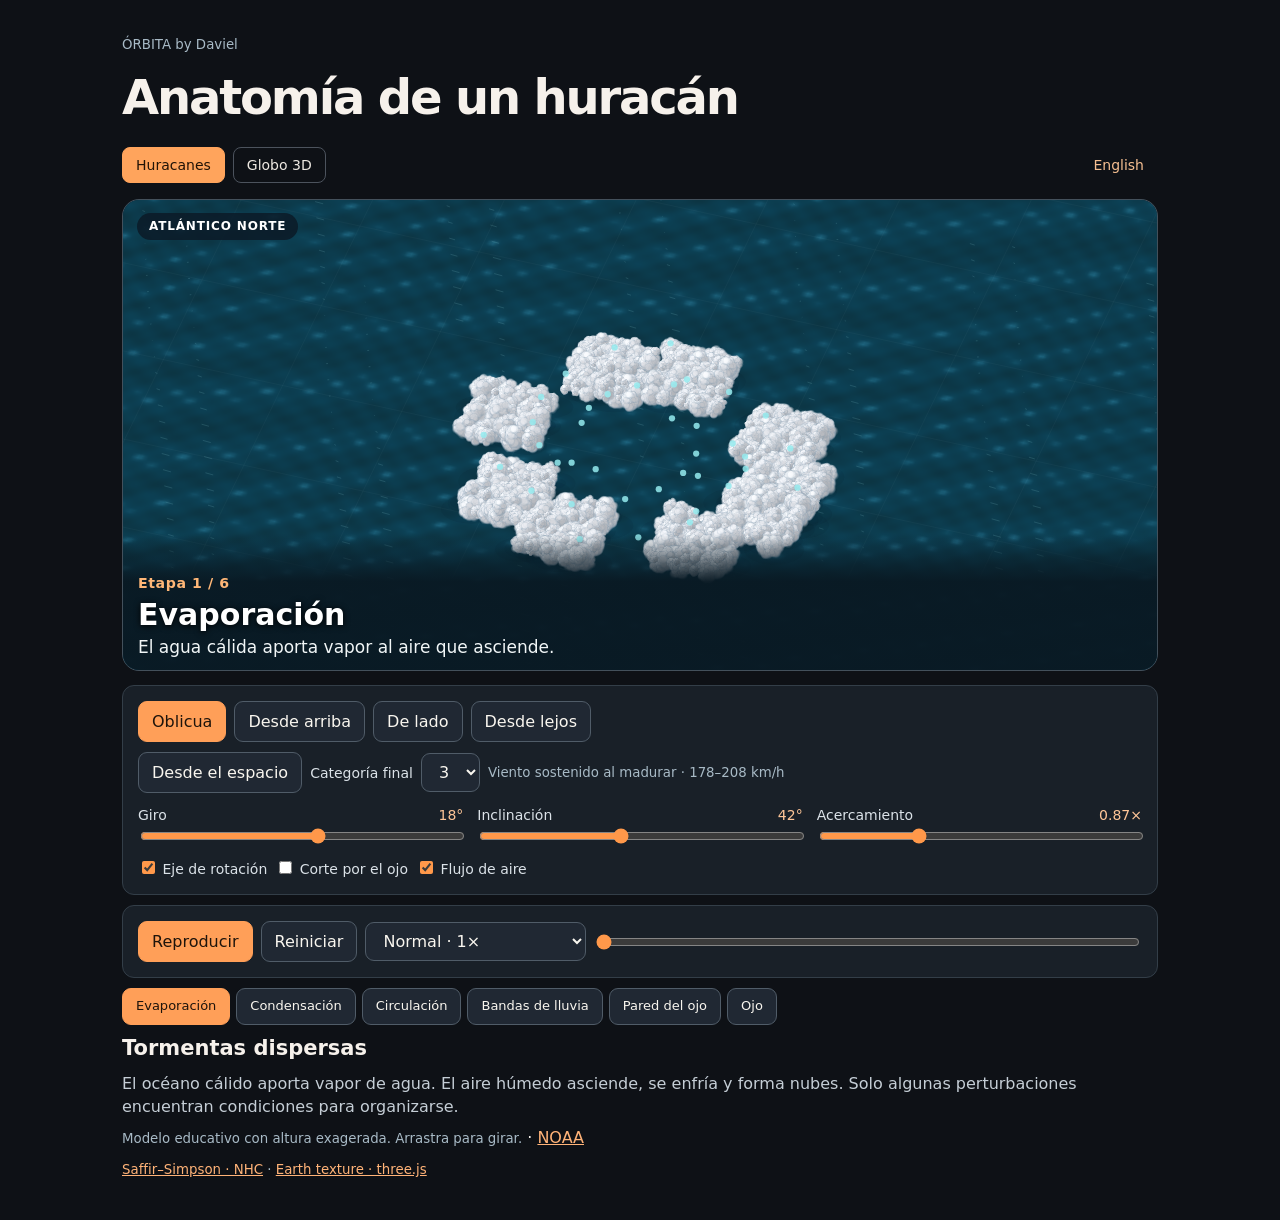
==== commit 9d84f485: "Sustituir las escenas nucleares por un globo geográfico interactivo" ====
--- a/atmosfera.html
+++ b/atmosfera.html
@@ -1,32 +1,46 @@
-<!doctype html><html lang="es"><meta charset="utf-8"><meta name="viewport" content="width=device-width, initial-scale=1"><title>Atmósfera en 3D · Órbita by Daviel</title>
+<!doctype html><html lang="es"><meta charset="utf-8"><meta name="viewport" content="width=device-width, initial-scale=1"><title>Huracanes en 3D · Órbita by Daviel</title>
+<script>
+const route = new URLSearchParams(location.search);
+if (route.has('escena') || (route.has('vista') && route.get('vista') !== 'huracan')) {
+  location.replace('globo.html'+(route.get('lang') === 'en' ? '?lang=en' : ''));
+}
+</script>
 <style>
 *{box-sizing:border-box}body{margin:0;background:#0e1116;color:#f6f1eb;font:16px/1.45 system-ui,sans-serif}main{max-width:1100px;margin:auto;padding:clamp(12px,3vw,32px)}button,select,input{font:inherit;accent-color:#ff984a}button,select{background:#202833;color:#f9f6ef;border:1px solid #505c68;border-radius:9px;padding:8px 13px;cursor:pointer}button[aria-pressed=true],#play{background:#ff9f58;color:#1e140b;border-color:#ff9f58}button:focus-visible,input:focus-visible,select:focus-visible{outline:3px solid #6fd7ed}h1{font-size:clamp(26px,5vw,48px);font-weight:560;letter-spacing:-.045em;margin:8px 0 14px}p{margin:8px 0;color:#c5ced6}nav,.row{display:flex;gap:8px;align-items:center;flex-wrap:wrap}.scene{position:relative;overflow:hidden;border:1px solid #43505b;border-radius:17px;background:#0c2637;margin:14px 0}canvas{width:100%;height:clamp(280px,45vw,470px);display:block;touch-action:none;cursor:grab}.stamp{position:absolute;left:14px;top:13px;color:#fff;font:600 12px/1.25 system-ui;letter-spacing:.07em;border-radius:15px;background:#0b1a27d9;padding:6px 12px;pointer-events:none}.panel{padding:15px;background:#192028;border:1px solid #333e48;border-radius:12px;margin:10px 0}.sliders{display:grid;grid-template-columns:repeat(auto-fit,minmax(140px,1fr));gap:14px;margin-top:12px}label{font-size:14px;color:#dbe2e8}label input[type=range]{width:100%;display:block}h2{font-size:21px;margin:0}a{color:#ffb378}small{color:#a8bac6}#story{min-height:2.8em}#seek{flex:1;min-width:95px}.row+.row{margin-top:12px}output{float:right;color:#ffc698}
-.live-caption{position:absolute;inset:auto 0 0;background:linear-gradient(transparent,#071622e8 32%);padding:24px 15px 10px;color:#f1f6f7;pointer-events:none;font-size:clamp(13px,2vw,17px)}.live-caption small{color:#ffb777;font-weight:700;margin-right:10px}#chapters{display:flex;flex-wrap:wrap;gap:6px;margin:8px 0}#chapters button{font-size:13px}details{padding:12px 0;color:#c5ced6}summary{cursor:pointer;color:#ffc18c}#phaseName{display:block;font-size:clamp(20px,3vw,30px);line-height:1.16;color:#fff;margin:3px 0;text-shadow:0 1px 6px #000}.live-caption{background:linear-gradient(transparent,#091923f5 35%);padding-top:36px}#chapter{letter-spacing:.04em}</style><link href="trinity.css" rel="stylesheet"><link href="archivo-escenas.css" rel="stylesheet"><main><small>ÓRBITA by Daviel</small><h1 id="title"></h1><nav id="modes"></nav><section id="trinityArchive" hidden></section><div id="legacyLab"><div class="scene"><canvas id="view" role="img"></canvas><span class="stamp" id="stamp"></span><div class="live-caption" aria-live="polite"><small id="chapter"></small><strong id="phaseName"></strong><span id="caption"></span></div></div><div class="panel"><div class="row" id="presets"></div><div id="weatherOptions" class="row" style="margin-top:10px"><button id="orbit"></button><label id="catLabel"></label><select id="category"></select><small id="winds"></small></div><div class="sliders" id="ranges"></div><div class="row" style="margin-top:12px" id="layers"></div></div><div class="panel"><div class="row"><button id="play"></button><button id="reset"></button><select id="speed"></select><input id="seek" type="range" min="0" max="1000" value="1000"></div></div><div id="chapters"></div><details id="ny"><summary></summary><p></p><a href="https://www.nyc.gov/site/em/ready/be-ready-new-york.page" target="_blank" rel="noopener">NYC Emergency Management ↗</a></details><h2 id="stage"></h2><p id="story"></p><small id="note"></small> · <a id="source" target="_blank" rel="noopener"></a><p><small><a href="https://www.nhc.noaa.gov/aboutsshws.php">Saffir–Simpson · NHC</a> · <a href="https://github.com/mrdoob/three.js/blob/dev/examples/textures/planets/earth_atmos_2048.jpg">Earth texture · three.js</a></small></p></div></main>
+.live-caption{position:absolute;inset:auto 0 0;background:linear-gradient(transparent,#071622e8 32%);padding:24px 15px 10px;color:#f1f6f7;pointer-events:none;font-size:clamp(13px,2vw,17px)}.live-caption small{color:#ffb777;font-weight:700;margin-right:10px}#chapters{display:flex;flex-wrap:wrap;gap:6px;margin:8px 0}#chapters button{font-size:13px}details{padding:12px 0;color:#c5ced6}summary{cursor:pointer;color:#ffc18c}#phaseName{display:block;font-size:clamp(20px,3vw,30px);line-height:1.16;color:#fff;margin:3px 0;text-shadow:0 1px 6px #000}.live-caption{background:linear-gradient(transparent,#091923f5 35%);padding-top:36px}#chapter{letter-spacing:.04em}
+#modes{margin:12px 0 16px}#modes a{padding:7px 13px;border-radius:8px;border:1px solid #4c535d;text-decoration:none;color:#eee9e2;font-size:14px}
+#modes a[aria-current=page]{background:#ffa45c;color:#221407;border-color:#ffa45c}
+#modes a:last-child{margin-left:auto;color:#f6bf91;border-color:transparent}
+#modes a:focus-visible{outline:3px solid #6fd7ed}
+</style><main><small>ÓRBITA by Daviel</small><h1 id="title"></h1><nav id="modes" aria-label="Laboratorios"><a id="stormLink" aria-current="page" href="atmosfera.html">Huracanes</a><a id="earthLink" href="globo.html" target="_top">Globo 3D</a><a id="languageLink" href="atmosfera.html?lang=en">English</a></nav><div id="weatherLab"><div class="scene"><canvas id="view" role="img"></canvas><span class="stamp" id="stamp"></span><div class="live-caption" aria-live="polite"><small id="chapter"></small><strong id="phaseName"></strong><span id="caption"></span></div></div><div class="panel"><div class="row" id="presets"></div><div id="weatherOptions" class="row" style="margin-top:10px"><button id="orbit"></button><label id="catLabel"></label><select id="category"></select><small id="winds"></small></div><div class="sliders" id="ranges"></div><div class="row" style="margin-top:12px" id="layers"></div></div><div class="panel"><div class="row"><button id="play"></button><button id="reset"></button><select id="speed"></select><input id="seek" type="range" min="0" max="1000" value="1000"></div></div><div id="chapters"></div><h2 id="stage"></h2><p id="story"></p><small id="note"></small> · <a id="source" target="_blank" rel="noopener"></a><p><small><a href="https://www.nhc.noaa.gov/aboutsshws.php">Saffir–Simpson · NHC</a> · <a href="https://github.com/mrdoob/three.js/blob/dev/examples/textures/planets/earth_atmos_2048.jpg">Earth texture · three.js</a></small></p></div></main>
 <script>
 'use strict';
 const en=new URLSearchParams(location.search).get('lang')==='en',t=(a,b)=>en?b:a,$=s=>document.querySelector(s);
 document.documentElement.lang=en?'en':'es';
+document.title=t('Huracanes en 3D','Hurricanes in 3D')+' · Órbita by Daviel';
+$('#modes').setAttribute('aria-label',t('Laboratorios','Labs'));
+$('#stormLink').textContent=t('Huracanes','Hurricanes');
+$('#stormLink').href='atmosfera.html'+(en?'?lang=en':'');
+$('#earthLink').textContent=t('Globo 3D','3D globe');
+$('#earthLink').href='globo.html'+(en?'?lang=en':'');
+$('#languageLink').textContent=en?'Español':'English';
+$('#languageLink').href='atmosfera.html'+(en?'':'?lang=en');
+$('#languageLink').lang=en?'es':'en';
 const canvas=$('#view'),ctx=canvas.getContext('2d'),tau=Math.PI*2,rad=Math.PI/180,clamp=(v,a,b)=>Math.max(a,Math.min(b,v)),mix=(a,b,f)=>a+(b-a)*f;
 let seed=4141;function rand(){seed=(Math.imul(1664525,seed)+1013904223)>>>0;return seed/4294967296}
-const clouds=[],smoke=[],textures=[];
+const clouds=[],textures=[];
 for(let j=0;j<8;j++){let c=document.createElement('canvas');c.width=c.height=96;let g=c.getContext('2d');
 for(let k=0;k<86;k++){let a=rand()*tau,r=Math.sqrt(rand())*28,x=48+r*Math.cos(a),y=48+r*Math.sin(a),s=8+rand()*10,lit=clamp(.72-(x+y-85)/135+rand()*.22,0,1),v=Math.round(110+140*lit);let grad=g.createRadialGradient(x-s*.18,y-s*.3,0,x,y,s);grad.addColorStop(0,'rgba('+v+','+(v+2)+','+Math.min(255,v+7)+',.79)');grad.addColorStop(.60,'rgba('+v+','+(v+2)+','+Math.min(255,v+7)+',.55)');grad.addColorStop(1,'rgba(116,143,165,0)');g.fillStyle=grad;g.fillRect(x-s,y-s,s*2,s*2)}textures.push(c)}
 for(let i=0;i<2100;i++){let u=rand(),r=u<.32?13+rand()*27:27+Math.pow(rand(),.76)*134,a=i%4*tau/4-r*.025+(rand()-.5)*(.28+r*.004),n=rand();
 clouds.push({r,a,h:(4+23*Math.exp(-Math.pow((r-22)/13,2))+8*(1-r/170))*n+2,s:4+rand()*9,tex:i%8,ox:Math.cos(i%9*2.4)*86+(rand()-.5)*43,oy:Math.sin(i%9*2.4)*75+(rand()-.5)*44,n})}
-for(let i=0;i<950;i++){let a=rand()*tau,b=rand()*tau,n=rand();smoke.push({a,b,n,r:Math.sqrt(rand()),s:3+rand()*6,tex:i%8})}
-let mode=0,p=0,playing=false,last=0,yaw=18,tilt=42,zoom=.87,axis=true,cut=false,air=true,frame=0;
-const titles=[t('Anatomía de un huracán','Anatomy of a hurricane'),t('Archivo nuclear','Nuclear archive'),t('Nueva York · Camino al refugio','New York · Finding shelter')];
+let p=0,playing=false,last=0,yaw=18,tilt=42,zoom=.87,axis=true,cut=false,air=true,frame=0;
+const title=t('Anatomía de un huracán','Anatomy of a hurricane');
 const stages=[
 [t('Tormentas dispersas','Scattered thunderstorms'),t('El océano cálido aporta vapor de agua. El aire húmedo asciende, se enfría y forma nubes. Solo algunas perturbaciones encuentran condiciones para organizarse.','A warm ocean supplies water vapor. Moist air rises, cools and forms clouds. Only some disturbances find the conditions to organize.')],
 [t('Depresión tropical','Tropical depression'),t('Los vientos cerca de la superficie empiezan a circular alrededor de un centro de baja presión. La línea señala el eje aproximado una vez que se establece el giro.','Near-surface winds begin to circle a low-pressure center. The line marks the approximate axis once that circulation forms.')],
 [t('Tormenta tropical','Tropical storm'),t('La condensación libera calor dentro de las nubes. Si el viento cambia poco con la altura, las tormentas pueden mantenerse cerca del centro y agruparse en bandas curvas.','Condensation releases heat inside the clouds. When winds change little with height, storms can stay near the center and organize into curved bands.')],
 [t('Huracán maduro','Mature hurricane'),t('La línea naranja atraviesa el ojo y marca el eje alrededor del cual gira el sistema. Activa el corte para ver el aire que entra por la superficie, asciende en la pared del ojo y sale en altura. En el ojo, el aire suele descender.','The orange line passes through the eye, marking the axis of rotation. Use the cutaway to see air flowing inward near the surface, rising in the eyewall and spreading outward aloft. Air generally sinks in the eye.')]];
-const archive=[
-[t('Luz inicial','Initial glow'),t('Trinity tuvo lugar el 16 de julio de 1945 en Nuevo México. Esta reconstrucción visual comienza con el resplandor sobre el desierto.','Trinity took place in New Mexico on July 16, 1945. This visual reconstruction starts with the glow over the desert.')],
-[t('Columna ascendente','Rising column'),t('El gas caliente y menos denso asciende. El aire y el polvo arrastrados desde abajo hacen visible una columna bajo la nube.','Hot, less dense gas rises. Air and dust drawn up from below make a column visible beneath the cloud.')],
-[t('Nube en expansión','Spreading cloud'),t('La parte superior se ensancha. Sus bordes se enrollan al mezclarse con el aire que la rodea. La forma y el color cambian mientras se enfría.','The top spreads outward. Its edges roll as they mix with surrounding air. The shape and color change as the cloud cools.')]];
 function btn(parent,name,fun){let b=document.createElement('button');b.textContent=name;b.onclick=fun;parent.append(b);return b}
-const modeBtns=[t('Huracán','Hurricane'),t('Archivo nuclear','Nuclear archive'),t('Nueva York · Refugio','New York · Shelter')].map((label,index)=>btn($('#modes'),label,()=>selectLab(index,true)));
 const angles=[[18,42,.87],[0,89,.86],[35,13,1.1],[65,39,.56]];
 let presets=[t('Oblicua','Oblique'),t('Desde arriba','Overhead'),t('De lado','Side'),t('Desde lejos','Distant')].map((s,i)=>btn($('#presets'),s,()=>preset(i)));
 let space=false,category=3;
@@ -59,95 +73,62 @@
 $('#reset').textContent=t('Reiniciar','Restart');$('#reset').onclick=()=>{p=0;playing=false;update()};
 $('#speed').setAttribute('aria-label',t('Velocidad','Speed'));for(let [v,s] of [[1,'Normal'],[.25,t('Cámara lenta','Slow motion')]])$('#speed').add(new Option(s+' · '+v+'×',v));
 $('#play').onclick=()=>{if(!playing&&p>=1)p=0;playing=!playing;last=0;update()};$('#seek').setAttribute('aria-label',t('Etapa de formación','Formation timeline'));$('#seek').oninput=e=>{playing=false;p=e.target.value/1000;update()};
-const lessons=[
-[[0,t('Evaporación','Evaporation'),t('El agua cálida aporta vapor al aire que asciende.','Warm water supplies vapor to the rising air.')],[.16,t('Condensación','Condensation'),t('Al subir, el aire se enfría. El vapor forma gotas y libera calor.','Rising air cools. Vapor condenses into droplets and releases heat.')],[.32,t('Circulación','Circulation'),t('Las tormentas se organizan alrededor de una baja presión compartida.','Storms organize around a common low-pressure center.')],[.51,t('Bandas de lluvia','Rainbands'),t('Las nubes se agrupan en bandas curvas que giran alrededor del centro.','Clouds organize into curved bands around the center.')],[.75,t('Pared del ojo','Eyewall'),t('El aire húmedo asciende con fuerza en el anillo que rodea el ojo.','Moist air rises vigorously in the ring surrounding the eye.')],[.90,t('Ojo','Eye'),t('Dentro del anillo, el aire suele descender y quedan menos nubes.','Inside the ring, air generally sinks and fewer clouds remain.')]],
-[[0,t('Resplandor','Glow'),t('El gas extremadamente caliente emite luz. La escena atenúa el brillo.','Extremely hot gas emits light. The scene shows a subdued glow.')],[.33,t('Ascenso','Ascent'),t('La masa de gas caliente asciende y arrastra aire y polvo hacia la columna.','The hot gas rises, drawing air and dust into the column.')],[.67,t('Expansión','Spreading'),t('La parte superior se ensancha y se mezcla con el aire circundante.','The top spreads outward and mixes with surrounding air.')]]];
-lessons.push([[0,t('Recibir la alerta','Receive the alert'),t('La persona en naranja está en la calle cuando llega el aviso. Sigue su recorrido.','The person in orange is outdoors when the alert arrives. Follow their route.')],[.22,t('Entrar en un edificio','Get inside'),t('La persona entra al edificio cercano. Los puntos violetas representan material radiactivo en el exterior.','The person enters the nearby building. Violet dots represent radioactive material outside.')],[.62,t('Buscar el interior','Move farther inside'),t('Dentro, se aleja de las ventanas y busca el centro del edificio.','Inside, they move away from windows toward the center of the building.')],[.85,t('Seguir los avisos','Follow official updates'),t('Permanece bajo techo y consulta los avisos oficiales antes de salir.','Stay indoors and follow official updates before going outside.')]]);
-let lessonMode=-1,activeLesson=-1;
-function explain(){let items=lessons[mode];if(lessonMode!==mode){lessonMode=mode;activeLesson=-1;$('#chapters').replaceChildren();items.forEach(([at,title])=>btn($('#chapters'),title,()=>{p=at;playing=false;update()}));$('#ny').hidden=!mode}
-let n=items.reduce((best,item,i)=>p>=item[0]?i:best,0);if(n===activeLesson)return;activeLesson=n;$('#phaseName').textContent=items[n][1];$('#chapter').textContent=t('Etapa ','Stage ')+(n+1)+' / '+items.length;$('#caption').textContent=items[n][2];Array.from($('#chapters').children).forEach((b,i)=>b.setAttribute('aria-pressed',i===n))}
-$('#ny summary').textContent=t('Nueva York · Efectos generales y protección','New York · General effects and protection');
-$('#ny p').textContent=t('La onda de presión puede romper ventanas y dañar estructuras. El calor puede provocar incendios. Después, las partículas radiactivas pueden depositarse fuera. Si hay una alerta en Nueva York, entra en un edificio, aléjate de las ventanas y sigue las instrucciones oficiales.','A pressure wave can break windows and damage structures. Heat can start fires. Radioactive particles can settle outdoors afterward. During an alert in New York, get inside a building, move away from windows and follow official instructions.');
-function update(){explain();$('#weatherOptions').style.display=mode?'none':'flex';$('#winds').textContent=t('Viento sostenido al madurar · ','Sustained wind at maturity · ')+windRanges[category-1]+' km/h';let history=mode===1,st=history?archive[Math.min(2,Math.floor(p*3))]:stages[Math.min(3,Math.floor(p*4))];$('#title').textContent=titles[mode];$('#stamp').textContent=history?'TRINITY / 1945':t('ATLÁNTICO NORTE','NORTH ATLANTIC');canvas.setAttribute('aria-label',titles[mode]);$('#stage').textContent=st[0]+(!mode&&p>=.75?t(' · Categoría ',' · Category ')+category:'');$('#story').textContent=st[1];$('#layers').style.display=history?'none':'flex';$('#note').textContent=history?t('Reconstrucción artística sin escala física. Fuente histórica','Artistic reconstruction without physical scale. Historical source'):t('Modelo educativo con altura exagerada. Arrastra para girar. Fuente','Educational model with exaggerated height. Drag to orbit. Source');$('#source').textContent=history?'U.S. Department of Energy':'NOAA';$('#source').href=history?'https://www.energy.gov/lm/trinity-site-worlds-first-nuclear-explosion':'https://www.noaa.gov/jetstream/tropical/tropical-cyclone-introduction/tropical-cyclone-structure';if(mode===2){const lesson=lessons[2][activeLesson];$('#stage').textContent=lesson[1];$('#story').textContent=t('Escena ilustrativa de una calle de Nueva York. El color señala material radiactivo invisible a simple vista. La densidad de puntos no mide una dosis.','Illustration of a New York street. Color marks radioactive material that cannot be seen with the naked eye. Dot density does not measure a dose.');$('#stamp').textContent='NEW YORK';$('#layers').style.display='none';$('#note').textContent=t('Guía de protección civil','Emergency preparedness guide');$('#source').textContent='NYC Emergency Management';$('#source').href='https://www.nyc.gov/site/em/ready/be-ready-new-york.page'}modeBtns.forEach((b,i)=>b.setAttribute('aria-pressed',i===mode));$('#play').textContent=playing?t('Pausar','Pause'):p===1?t('Ver formación','Watch formation'):t('Reproducir','Play');$('#seek').value=p*1000;queue()}
+const lessons=[[0,t('Evaporación','Evaporation'),t('El agua cálida aporta vapor al aire que asciende.','Warm water supplies vapor to the rising air.')],[.16,t('Condensación','Condensation'),t('Al subir, el aire se enfría. El vapor forma gotas y libera calor.','Rising air cools. Vapor condenses into droplets and releases heat.')],[.32,t('Circulación','Circulation'),t('Las tormentas se organizan alrededor de una baja presión compartida.','Storms organize around a common low-pressure center.')],[.51,t('Bandas de lluvia','Rainbands'),t('Las nubes se agrupan en bandas curvas que giran alrededor del centro.','Clouds organize into curved bands around the center.')],[.75,t('Pared del ojo','Eyewall'),t('El aire húmedo asciende con fuerza en el anillo que rodea el ojo.','Moist air rises vigorously in the ring surrounding the eye.')],[.90,t('Ojo','Eye'),t('Dentro del anillo, el aire suele descender y quedan menos nubes.','Inside the ring, air generally sinks and fewer clouds remain.')]];
+let activeLesson=-1;
+lessons.forEach(([at,name])=>btn($('#chapters'),name,()=>{p=at;playing=false;update()}));
+function explain() {
+    const index=lessons.reduce((best,item,i)=>p>=item[0]?i:best,0);
+    if(index===activeLesson)return;
+    activeLesson=index;
+    const [,name,caption]=lessons[index];
+    $('#phaseName').textContent=name;
+    $('#chapter').textContent=t('Etapa ','Stage ')+(index+1)+' / '+lessons.length;
+    $('#caption').textContent=caption;
+    Array.from($('#chapters').children).forEach((b,i)=>b.setAttribute('aria-pressed',i===index));
+}
+$('#title').textContent=title;
+canvas.setAttribute('aria-label',title);
+$('#stamp').textContent=t('ATLÁNTICO NORTE','NORTH ATLANTIC');
+$('#note').textContent=t('Modelo educativo con altura exagerada. Arrastra para girar.','Educational model with exaggerated height. Drag to orbit.');
+$('#source').textContent='NOAA';
+$('#source').href='https://www.noaa.gov/jetstream/tropical/tropical-cyclone-introduction/tropical-cyclone-structure';
+function update() {
+    explain();
+    $('#winds').textContent=t('Viento sostenido al madurar · ','Sustained wind at maturity · ')+windRanges[category-1]+' km/h';
+    const stage=stages[Math.min(3,Math.floor(p*4))];
+    $('#stage').textContent=stage[0]+(p>=.75?t(' · Categoría ',' · Category ')+category:'');
+    $('#story').textContent=stage[1];
+    $('#play').textContent=playing?t('Pausar','Pause'):p===1?t('Ver formación','Watch formation'):t('Reproducir','Play');
+    $('#seek').value=p*1000;
+    queue();
+}
 let drag=null;canvas.onpointerdown=e=>{canvas.setPointerCapture(e.pointerId);drag=[e.clientX,e.clientY,yaw,tilt]};canvas.onpointermove=e=>{if(!drag)return;yaw=((drag[2]+(e.clientX-drag[0])*.55+540)%360)-180;tilt=clamp(drag[3]-(e.clientY-drag[1])*.35,6,89);refresh()};canvas.onpointerup=canvas.onpointercancel=()=>drag=null;
 function queue(){if(!frame)frame=requestAnimationFrame(draw)}
-function draw(now){frame=0;if($('#legacyLab').hidden)return;if(playing){if(last)p=Math.min(1,p+Math.min(100,now-last)/32000*+$('#speed').value);last=now;if(p===1)playing=false;update()}
+function draw(now){frame=0;if(playing){if(last)p=Math.min(1,p+Math.min(100,now-last)/32000*+$('#speed').value);last=now;if(p===1)playing=false;update()}
 const w=canvas.clientWidth,h=canvas.clientHeight,d=Math.min(devicePixelRatio||1,1.6);if(canvas.width!==Math.round(w*d)||canvas.height!==Math.round(h*d)){canvas.width=Math.round(w*d);canvas.height=Math.round(h*d)}ctx.setTransform(d,0,0,d,0,0);
-const elev=tilt*rad,cy=Math.cos(yaw*rad),sy=Math.sin(yaw*rad),ct=Math.cos(elev),st=Math.sin(elev),scale=Math.min(w/355,h/235)*zoom,origin=h*(mode?.69:.56);
+const elev=tilt*rad,cy=Math.cos(yaw*rad),sy=Math.sin(yaw*rad),ct=Math.cos(elev),st=Math.sin(elev),scale=Math.min(w/355,h/235)*zoom,origin=h*.56;
 function proj(x,y,z){let side=x*cy-y*sy,depth=x*sy+y*cy;return [w/2+side*scale,origin+(depth*st-z*ct)*scale,depth*ct+z*st]}
-if(!mode&&space){orbitalView(w,h);return}if(mode===2){drawStreet(ctx,proj,w,h,scale,p);return}
-let bg=ctx.createLinearGradient(0,0,w*.4,h);for(let [a,c] of (mode?[[0,'#172534'],[.55,'#70625d'],[1,'#95755b']]:[[0,'#0c2439'],[.55,'#17495d'],[1,'#072939']]))bg.addColorStop(a,c);ctx.fillStyle=bg;ctx.fillRect(0,0,w,h);
+if(space){orbitalView(w,h);return}
+let bg=ctx.createLinearGradient(0,0,w*.4,h);for(let [a,c] of [[0,'#0c2439'],[.55,'#17495d'],[1,'#072939']])bg.addColorStop(a,c);ctx.fillStyle=bg;ctx.fillRect(0,0,w,h);
 function path(points,color,width,dash=[]){ctx.beginPath();points.forEach(([x,y],i)=>i?ctx.lineTo(x,y):ctx.moveTo(x,y));ctx.strokeStyle=color;ctx.lineWidth=width;ctx.setLineDash(dash);ctx.stroke();ctx.setLineDash([])}
-if(!mode){let A=proj(-510,-510,0),B=proj(510,-510,0),C=proj(-510,510,0);ctx.save();ctx.transform((B[0]-A[0])/512,(B[1]-A[1])/512,(C[0]-A[0])/512,(C[1]-A[1])/512,A[0],A[1]);ctx.drawImage(sea,0,0);ctx.restore()}
+{let A=proj(-510,-510,0),B=proj(510,-510,0),C=proj(-510,510,0);ctx.save();ctx.transform((B[0]-A[0])/512,(B[1]-A[1])/512,(C[0]-A[0])/512,(C[1]-A[1])/512,A[0],A[1]);ctx.drawImage(sea,0,0);ctx.restore()}
 for(let i=-360;i<=360;i+=72){path([proj(i,-360,0),proj(i,360,0)],'rgba(200,225,230,.035)',1);path([proj(-360,i,0),proj(360,i,0)],'rgba(200,225,230,.035)',1)}
 // Fine surface streaks give the moving cloud shadows a fixed visual reference.
-for(let i=0;i<570;i++){let x=((i*137)%827)-413,y=((i*79)%487)-243;path([proj(x,y,0),proj(x+2+3*Math.sin(i),y+.4,0)],mode?'rgba(237,196,150,.12)':'rgba(147,214,222,.16)',1)}
-let sprites=[];if(!mode){let f=p*p*(3-2*p);for(let c of clouds){let a=c.a-p*(1.6+.28*category),r=c.r,x=mix(c.ox,r*Math.cos(a),f),y=mix(c.oy,r*Math.sin(a),f),z=1+c.h*(.27+.43*p);if(cut&&x*sy+y*cy>0)continue;if(c.tex===0){let shadow=proj(x+z*.33,y+z*.2,0);ctx.fillStyle='rgba(1,18,35,.075)';ctx.beginPath();ctx.ellipse(shadow[0],shadow[1],c.s*scale*1.4,Math.max(.6,c.s*scale*st),0,0,tau);ctx.fill()}let point=proj(x,y,z);sprites.push([point,c.s*(.67+.43*p)*scale,c.tex])}}
-else{for(let c of smoke){let cap=c.tex<5,a=c.a+.22*p,r=cap?(18+39*p+8*Math.cos(c.b))*c.r:5+(8+7*p)*c.r*(1+.35*Math.sin(c.b));let z=cap?(.8+.25*Math.sin(c.b)*c.r)*105*p+5:c.n*95*p;let pt=proj(Math.cos(a)*r*Math.min(1,.15+p*4),Math.sin(a)*r*Math.min(1,.15+p*4),z);sprites.push([pt,c.s*(.5+p)*scale,c.tex])}}
+for(let i=0;i<570;i++){let x=((i*137)%827)-413,y=((i*79)%487)-243;path([proj(x,y,0),proj(x+2+3*Math.sin(i),y+.4,0)],'rgba(147,214,222,.16)',1)}
+let sprites=[];{let f=p*p*(3-2*p);for(let c of clouds){let a=c.a-p*(1.6+.28*category),r=c.r,x=mix(c.ox,r*Math.cos(a),f),y=mix(c.oy,r*Math.sin(a),f),z=1+c.h*(.27+.43*p);if(cut&&x*sy+y*cy>0)continue;if(c.tex===0){let shadow=proj(x+z*.33,y+z*.2,0);ctx.fillStyle='rgba(1,18,35,.075)';ctx.beginPath();ctx.ellipse(shadow[0],shadow[1],c.s*scale*1.4,Math.max(.6,c.s*scale*st),0,0,tau);ctx.fill()}let point=proj(x,y,z);sprites.push([point,c.s*(.67+.43*p)*scale,c.tex])}}
 sprites.sort((a,b)=>a[0][2]-b[0][2]);for(let [[x,y],s,k] of sprites)ctx.drawImage(textures[k],x-s,y-s,2*s,2*s);
-if(mode&&p<.36){let [x,y]=proj(0,0,9+68*p),r=(11+32*p)*scale,g=ctx.createRadialGradient(x,y,0,x,y,r);g.addColorStop(0,'rgba(255,240,190,.93)');g.addColorStop(.5,'rgba(255,150,64,.55)');g.addColorStop(1,'rgba(255,105,23,0)');ctx.globalAlpha=Math.min(1,(.36-p)*6);ctx.fillStyle=g;ctx.fillRect(x-r,y-r,r*2,r*2);ctx.globalAlpha=1}
 function arrow(points){path(points,'#a0eee9',1.8);let [x,y]=points.at(-1),[xx,yy]=points.at(-2),a=Math.atan2(y-yy,x-xx);path([[x-7*Math.cos(a-.55),y-7*Math.sin(a-.55)],[x,y],[x-7*Math.cos(a+.55),y-7*Math.sin(a+.55)]],'#a0eee9',1.8)}
-if(!mode&&air&&p>.57){for(let side of [-1,1]){let section=cut||tilt<32,pts=section?[[95,1],[55,2],[25,4],[20,14],[25,26],[48,33],[79,34]]:Array.from({length:23},(_,i)=>{let a=i/22*1.2,r=100-i*2.1;return [r*Math.cos(a),r*Math.sin(a),5]});arrow(pts.map(q=>section?proj(side*q[0]*cy,-side*q[0]*sy,q[1]):proj(side*q[0],-side*q[1],q[2])))}
+if(air&&p>.57){for(let side of [-1,1]){let section=cut||tilt<32,pts=section?[[95,1],[55,2],[25,4],[20,14],[25,26],[48,33],[79,34]]:Array.from({length:23},(_,i)=>{let a=i/22*1.2,r=100-i*2.1;return [r*Math.cos(a),r*Math.sin(a),5]});arrow(pts.map(q=>section?proj(side*q[0]*cy,-side*q[0]*sy,q[1]):proj(side*q[0],-side*q[1],q[2])))}
 if(cut&&p>.78)arrow([proj(4,0,22),proj(4,0,5)])}
 // Tracers follow the process described in the current caption, including when scrubbing.
 function tracer(x,y,z,color){let [xx,yy]=proj(x,y,z);ctx.beginPath();ctx.arc(xx,yy,Math.max(1.6,scale*1.8),0,tau);ctx.fillStyle=color;ctx.fill()}
-if(!mode&&air){for(let i=0;i<38;i++){let q=(p*(10+1.8*category)+i*.618)%1,a=i*2.4-p*4,r,z;
+if(air){for(let i=0;i<38;i++){let q=(p*(10+1.8*category)+i*.618)%1,a=i*2.4-p*4,r,z;
 if(p<.32){r=35+(i*17)%65;z=q*32;tracer(r*Math.cos(a),r*Math.sin(a),z,'rgba(149,235,239,.85)')}
 else if(p<.75){r=110-q*77;a-=q*1.4;tracer(r*Math.cos(a),r*Math.sin(a),3+q*5,'#9ae5dc')}
 else{r=i%4===0?4:20+4*q;z=i%4===0?(1-q)*24:q*31;let x=r*Math.cos(a),y=r*Math.sin(a);if(!cut||x*sy+y*cy<=0)tracer(x,y,z,'#97ede3')}}}
-if(mode&&p>.18){for(let i=0;i<55;i++){let q=(i*.618+p*6)%1,a=i*2.4,r=(3+7*q)*Math.sin(q*Math.PI);tracer(r*Math.cos(a),r*Math.sin(a),q*87*p,'rgba(228,192,151,.56)')}}
-if(!mode&&axis&&p>.25){let base=proj(0,0,0),end=proj(0,0,53);path([base,end],'#ffac66',2,[5,4]);ctx.strokeStyle='#ffad68';ctx.beginPath();ctx.arc(end[0],end[1],4,0,tau);ctx.stroke();ctx.font='600 13px system-ui';let label=t('Eje de rotación','Rotation axis'),tw=ctx.measureText(label).width,tx=clamp(end[0]+11,4,w-tw-15),ty=clamp(end[1]-22,5,h-25);ctx.fillStyle='#15232de8';ctx.fillRect(tx,ty,tw+12,23);ctx.fillStyle='#ffc28a';ctx.fillText(label,tx+6,ty+16)}
-}
-function drawStreet(g,project,w,h,scale,progress){
- const sky=g.createLinearGradient(0,0,0,h);sky.addColorStop(0,'#213546');sky.addColorStop(1,'#63747a');g.fillStyle=sky;g.fillRect(0,0,w,h);
- function polygon(points,color){g.beginPath();points.forEach(([x,y],i)=>i?g.lineTo(x,y):g.moveTo(x,y));g.closePath();g.fillStyle=color;g.fill()}
- function ground(x,y,dx,dy,color){polygon([[x,y],[x+dx,y],[x+dx,y+dy],[x,y+dy]].map(([a,b])=>project(a,b,0)),color)}
- ground(-250,-230,500,460,'#647175');ground(-250,-13,500,29,'#354149');for(let x=-240;x<=240;x+=24)ground(x,0,12,1,'#bca87a');for(let y=-12;y<=12;y+=4)ground(-53,y,9,2,'#b7c4c3');
- const buildings=[[-104,-66,35,34,51],[-58,-71,30,37,66],[0,-51,45,33,39],[60,-67,32,44,64],[104,-69,30,41,78],[-103,38,31,29,32],[81,39,34,35,52]];
- const faces=[];function face(v,col){const a=v.map(pt=>project(...pt));faces.push([a.reduce((z,b)=>z+b[2],0)/a.length,a,col])}
- for(const [x,y,dx,dy,z] of buildings){let shelter=x===0;const A=[x,y],B=[x+dx,y],C=[x+dx,y+dy],D=[x,y+dy],roof=[A,B,C,D];roof.forEach((a,i)=>{const b=roof[(i+1)%4];face([[...a,0],[...b,0],[...b,z],[...a,z]],shelter?['#467470','#518a83','#61978e','#345f61'][i]:['#555967','#696975','#8a7774','#646172'][i]);for(let n=1;n<6;n++)for(let k=7;k<z-2;k+=10){let v=n/6,q=v+.06,pt=(u,zz)=>[mix(a[0],b[0],u),mix(a[1],b[1],u),zz];if(shelter&&i===2&&n===3&&k===7)continue;face([pt(v,k),pt(q,k),pt(q,k+3),pt(v,k+3)],'#bfd3ca')}});face(roof.map(a=>[...a,z]),shelter?'#96b2a7':'#a19795')}
- faces.sort((a,b)=>a[0]-b[0]);faces.forEach(([,v,c])=>polygon(v,c));
- for(let i=0;i<49;i++){let x=i*47%231-115,y=i*37%26-11,z=(1-((progress*3+i*.321)%1))*11;let [a,b]=project(x,y,z);g.fillStyle='#e0b6fa';g.beginPath();g.arc(a,b,Math.max(1,scale),0,tau);g.fill()}
- let x,y;if(progress<.22){x=-35;y=11}else if(progress<.58){let u=(progress-.22)/.36;x=mix(-35,22,u);y=mix(11,-18,u)}else{x=22;y=mix(-18,-36,clamp((progress-.58)/.24,0,1))}
- let [px,py]=project(x,y,2);g.strokeStyle='#ffab59';g.lineWidth=3;g.beginPath();g.arc(px,py,7,0,tau);g.stroke();g.fillStyle='#fff1cd';g.beginPath();g.arc(px,py,3,0,tau);g.fill();
- if(progress>=.58){g.font='600 13px system-ui';let label=t('Dentro del refugio','Inside shelter');let tw=g.measureText(label).width;g.fillStyle='#172622';g.fillRect(px-tw/2-5,py-30,tw+10,18);g.fillStyle='#f6ecdc';g.fillText(label,px-tw/2,py-17)}
-}
-// The older chapter viewer also works if the optional 3D module cannot be fetched.
-let archiveViewer,archiveLoad;
-const archivePane=$('#trinityArchive');
-function selectLab(index,remember=false){
-    mode=index;
-    p=0; last=0; playing=false; cut=false;
-    const open=index===1;
-    archivePane.hidden=!open;
-    $('#legacyLab').hidden=open;
-    document.querySelector('main').classList.toggle('trinity-open',open);
-    if(archiveViewer)archiveViewer.setActive(open);
-    if(open&&!archiveLoad){
-        archivePane.textContent=t('Cargando el recorrido…','Loading the tour…');
-        archiveLoad=import('./archivo-escenas.js').then(({mountTrinity})=>{
-            archiveViewer=mountTrinity(archivePane,en);
-            archiveViewer.setActive(mode===1);
-        }).catch(()=>{
-            archiveLoad=null;
-            if(mode===1){
-                archivePane.hidden=true;
-                $('#legacyLab').hidden=false;
-                document.querySelector('main').classList.remove('trinity-open');
-                queue();
-            }
-        });
-    }
-    if(remember){
-        const url=new URL(location.href);
-        if(open)url.searchParams.set('vista','trinity');
-        else {url.searchParams.delete('vista');url.searchParams.delete('escena');}
-        if(open && archiveViewer) archiveViewer.setSceneParam(url);
-        history.replaceState(null,'',url);
-    }
-    preset(0);
-    update();
+if(axis&&p>.25){let base=proj(0,0,0),end=proj(0,0,53);path([base,end],'#ffac66',2,[5,4]);ctx.strokeStyle='#ffad68';ctx.beginPath();ctx.arc(end[0],end[1],4,0,tau);ctx.stroke();ctx.font='600 13px system-ui';let label=t('Eje de rotación','Rotation axis'),tw=ctx.measureText(label).width,tx=clamp(end[0]+11,4,w-tw-15),ty=clamp(end[1]-22,5,h-25);ctx.fillStyle='#15232de8';ctx.fillRect(tx,ty,tw+12,23);ctx.fillStyle='#ffc28a';ctx.fillText(label,tx+6,ty+16)}
 }
 new ResizeObserver(queue).observe(canvas);
-selectLab(new URLSearchParams(location.search).get('vista')==='trinity'?1:0);
+preset(0);
+update();
 </script></html>
